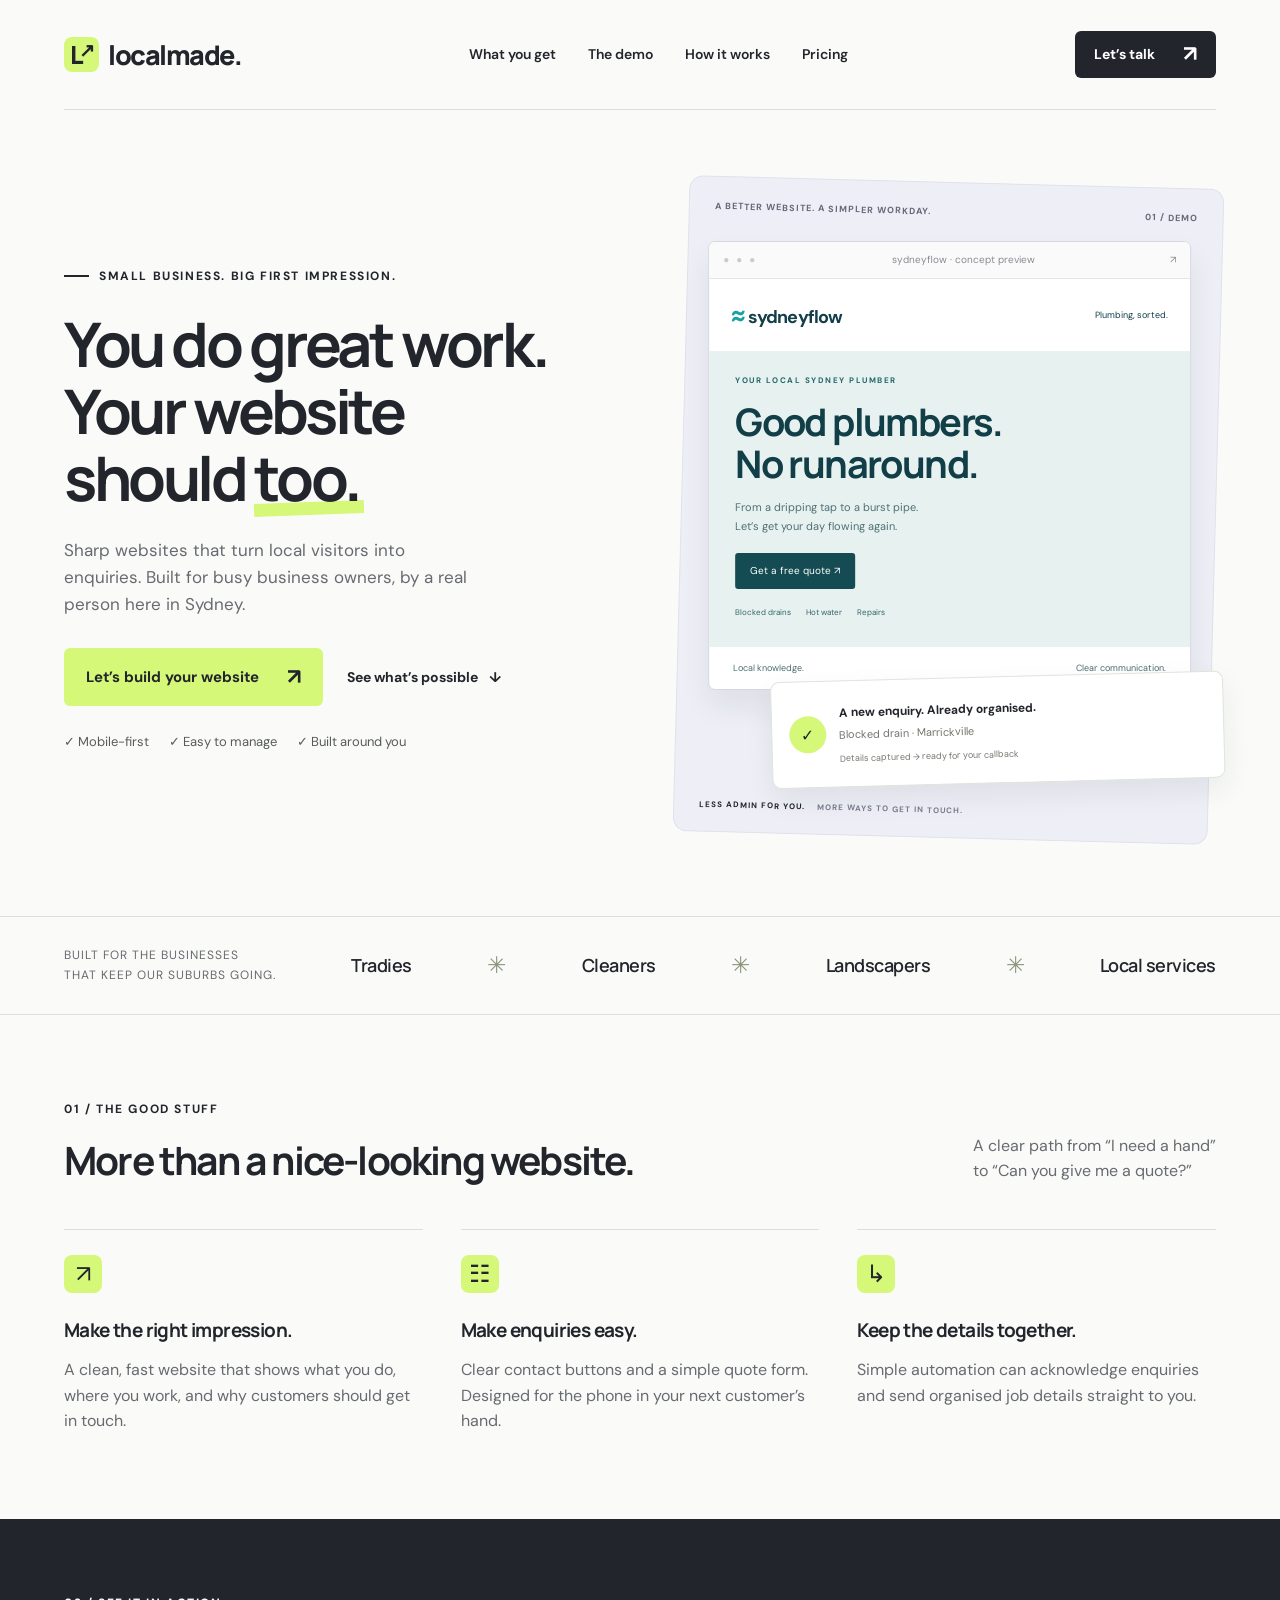
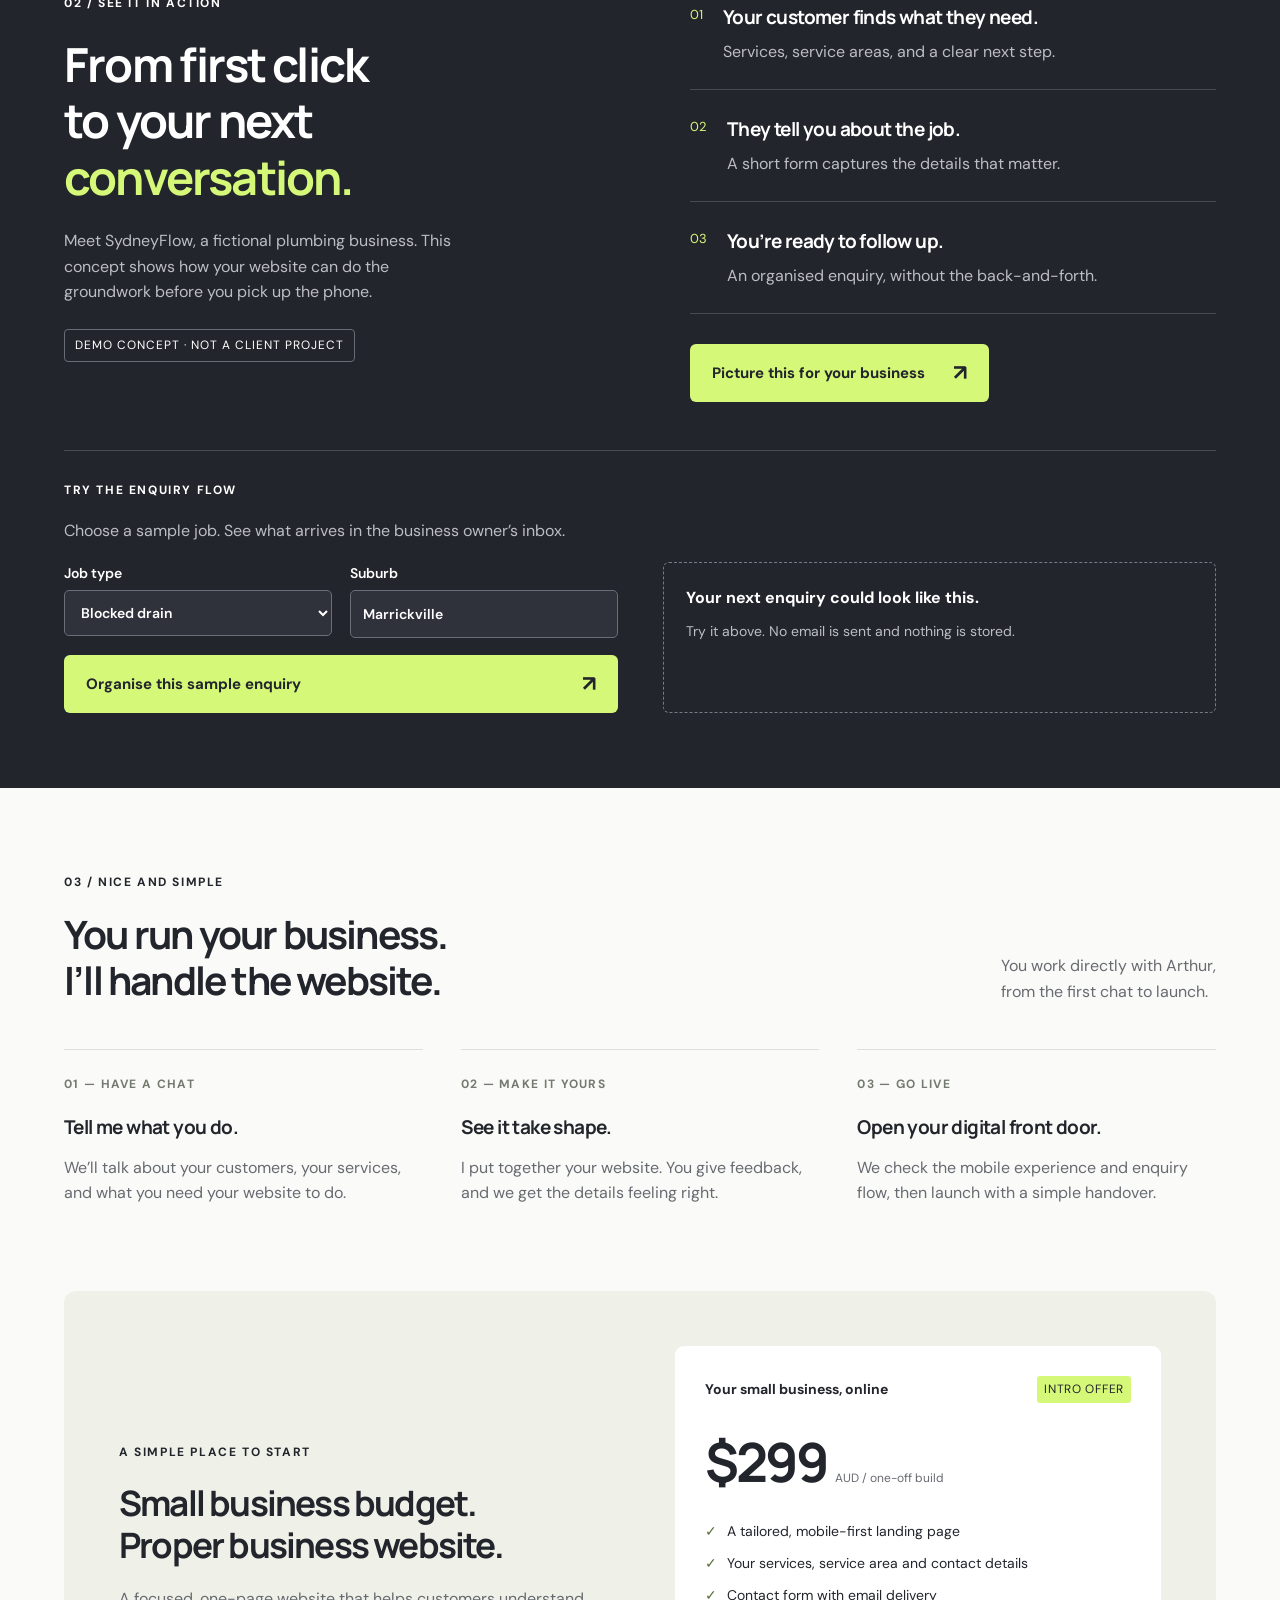
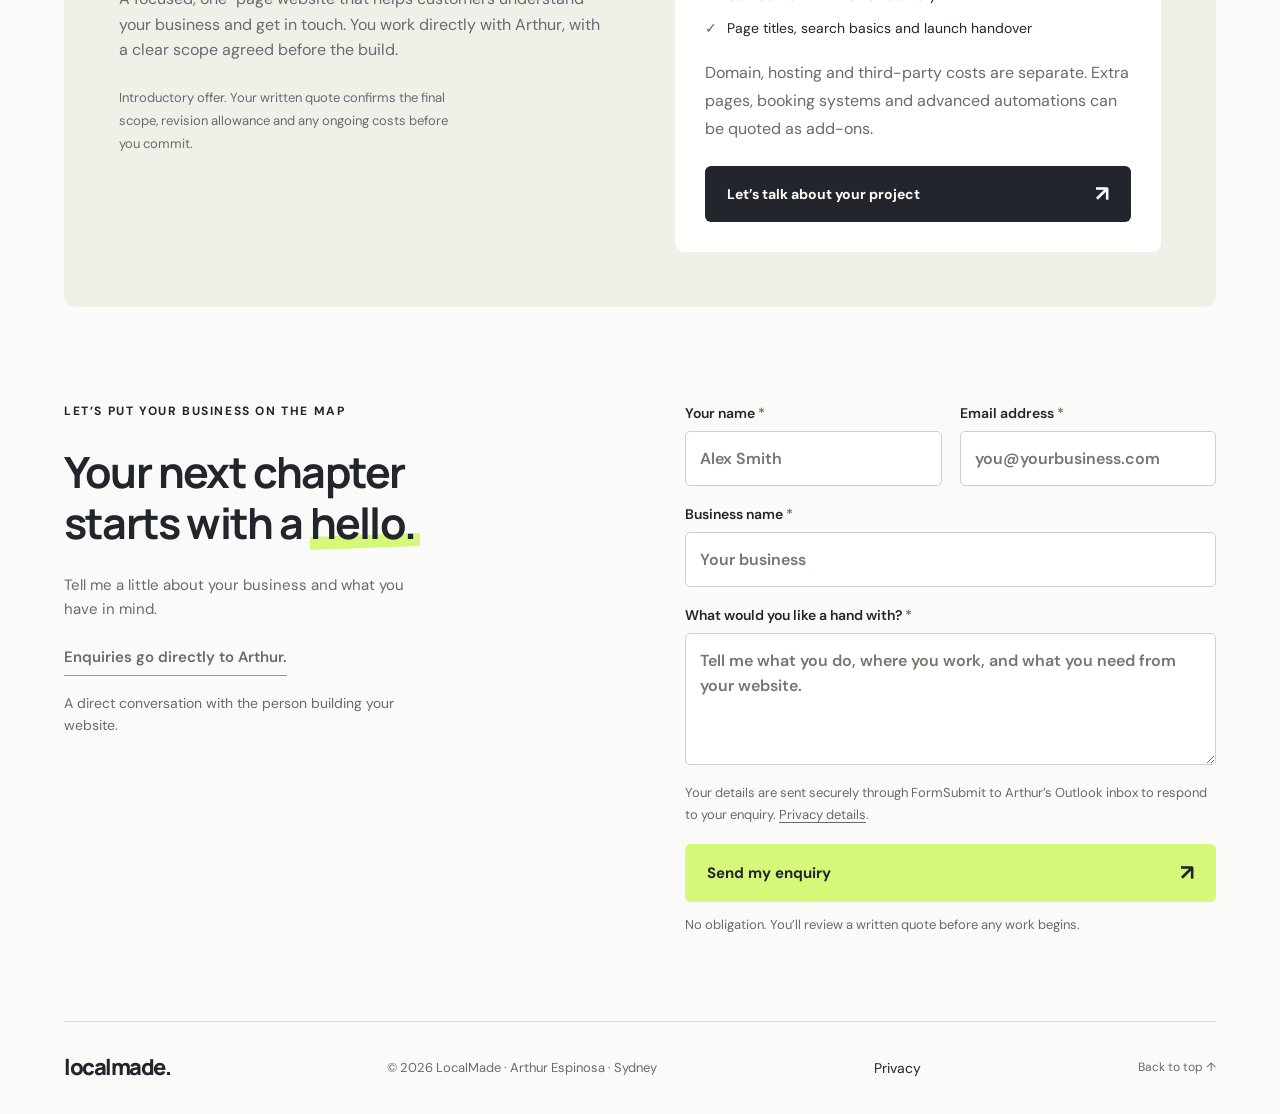
==== index.html @ a2333fbf "Launch LocalMade website with $299 offer and live enquiries" ====
<!doctype html>
<html lang="en-AU"><head><meta charset="UTF-8"><meta name="viewport" content="width=device-width, initial-scale=1"><title>LocalMade — Good business deserves a great website.</title><link rel="canonical" href="https://localmade-arthur-studio.arthurespinosa.chatgpt.site/"><meta name="theme-color" content="#23252c"><meta property="og:title" content="LocalMade — Websites for small businesses"><meta property="og:description" content="Professional websites for Sydney tradies and local businesses. Work directly with Arthur. Introductory website builds from AUD $299."><meta property="og:type" content="website"><meta property="og:url" content="https://localmade-arthur-studio.arthurespinosa.chatgpt.site/"><meta name="description" content="Websites and simple enquiry systems for Sydney tradies and small local businesses. A freelance studio by Arthur."><link rel="icon" type="image/svg+xml" href="data:image/svg+xml,%3Csvg xmlns='http://www.w3.org/2000/svg' viewBox='0 0 40 40'%3E%3Crect width='40' height='40' rx='10' fill='%23d7fc70'/%3E%3Cpath d='M12 10v20h18v-6H18V10z' fill='%23202229'/%3E%3C/svg%3E"><link rel="stylesheet" href="style.css"></head>
<body><a href="#main" class="skip-link">Skip to content</a><header class="nav wrap"><a href="#" class="logo" aria-label="LocalMade home"><span class="mark">L<span>↗</span></span>localmade<span class="dot">.</span></a><button class="menu-toggle" type="button" aria-label="Open navigation" aria-expanded="false" aria-controls="main-nav">Menu <span aria-hidden="true">☰</span></button><nav id="main-nav" aria-label="Main navigation"><a href="#offer">What you get</a><a href="#work">The demo</a><a href="#process">How it works</a><a href="#pricing">Pricing</a></nav><a class="button small dark" href="#contact">Let’s talk <span>↗</span></a></header>
<main id="main"><section class="hero wrap"><div class="hero-copy"><div class="eyebrow"><span class="line"></span> SMALL BUSINESS. BIG FIRST IMPRESSION.</div><h1>You do great work.<br>Your website<br>should <em>too.</em></h1><p>Sharp websites that turn local visitors into enquiries. Built for busy business owners, by a real person here in Sydney.</p><div class="hero-actions"><a href="#contact" class="button lime">Let’s build your website <span>↗</span></a><a href="#work" class="text-link">See what’s possible <span>↓</span></a></div><div class="hero-note"><span>✓ Mobile-first</span><span>✓ Easy to manage</span><span>✓ Built around you</span></div></div>
<div class="showcase" aria-label="Illustrative website and enquiry system"><div class="showcase-label"><span>A BETTER WEBSITE. A SIMPLER WORKDAY.</span><span>01 / DEMO</span></div><div class="browser"><div class="browser-bar"><span class="lights">● ● ●</span><span>sydneyflow · concept preview</span><span>↗</span></div><div class="demo-nav"><b><span class="water">≈</span> sydneyflow</b><span>Plumbing, sorted.</span></div><div class="demo-content"><div class="demo-tag">YOUR LOCAL SYDNEY PLUMBER</div><h2>Good plumbers.<br>No runaround.</h2><p>From a dripping tap to a burst pipe.<br>Let’s get your day flowing again.</p><a href="#work" class="demo-button">Get a free quote ↗</a><div class="demo-services"><span>Blocked drains</span><span>Hot water</span><span>Repairs</span></div></div><div class="demo-bottom"><span>Local knowledge.</span><span>Clear communication.</span></div></div><div class="lead-card"><div class="check-icon">✓</div><div><b>A new enquiry. Already organised.</b><p>Blocked drain · Marrickville</p><span>Details captured → ready for your callback</span></div></div><div class="showcase-footer">LESS ADMIN FOR YOU. <span>MORE WAYS TO GET IN TOUCH.</span></div></div></section>
<div class="audience"><div class="wrap"><span>BUILT FOR THE BUSINESSES<br>THAT KEEP OUR SUBURBS GOING.</span><div>Tradies</div><i>✳</i><div>Cleaners</div><i>✳</i><div>Landscapers</div><i>✳</i><div>Local services</div></div></div>
<section id="offer" class="section wrap"><div class="section-top"><div><div class="eyebrow">01 / THE GOOD STUFF</div><h2>More than a nice-looking website.</h2></div><p>A clear path from “I need a hand”<br>to “Can you give me a quote?”</p></div><div class="benefits"><article><span class="feature-icon">↗</span><h3>Make the right impression.</h3><p>A clean, fast website that shows what you do, where you work, and why customers should get in touch.</p></article><article><span class="feature-icon">☷</span><h3>Make enquiries easy.</h3><p>Clear contact buttons and a simple quote form. Designed for the phone in your next customer’s hand.</p></article><article><span class="feature-icon">↳</span><h3>Keep the details together.</h3><p>Simple automation can acknowledge enquiries and send organised job details straight to you.</p></article></div></section>
<section id="work" class="work-section"><div class="wrap work-grid"><div><div class="eyebrow">02 / SEE IT IN ACTION</div><h2>From first click<br>to your next<br><em>conversation.</em></h2><p>Meet SydneyFlow, a fictional plumbing business. This concept shows how your website can do the groundwork before you pick up the phone.</p><span class="pill">DEMO CONCEPT · NOT A CLIENT PROJECT</span></div><div class="journey"><div><span class="step-number">01</span><div><h3>Your customer finds what they need.</h3><p>Services, service areas, and a clear next step.</p></div></div><div><span class="step-number">02</span><div><h3>They tell you about the job.</h3><p>A short form captures the details that matter.</p></div></div><div><span class="step-number">03</span><div><h3>You’re ready to follow up.</h3><p>An organised enquiry, without the back-and-forth.</p></div></div><a class="button lime" href="#contact">Picture this for your business <span>↗</span></a></div></div></section>
<section id="process" class="section wrap"><div class="section-top"><div><div class="eyebrow">03 / NICE AND SIMPLE</div><h2>You run your business.<br>I’ll handle the website.</h2></div><p>You work directly with Arthur,<br>from the first chat to launch.</p></div><div class="process"><article><span>01 — HAVE A CHAT</span><h3>Tell me what you do.</h3><p>We’ll talk about your customers, your services, and what you need your website to do.</p></article><article><span>02 — MAKE IT YOURS</span><h3>See it take shape.</h3><p>I put together your website. You give feedback, and we get the details feeling right.</p></article><article><span>03 — GO LIVE</span><h3>Open your digital front door.</h3><p>We check the mobile experience and enquiry flow, then launch with a simple handover.</p></article></div></section>
<section class="wrap pricing" id="pricing"><div><div class="eyebrow">A SIMPLE PLACE TO START</div><h2>Small business budget.<br>Proper business website.</h2><p>A focused, one-page website that helps customers understand your business and get in touch. You work directly with Arthur, with a clear scope agreed before the build.</p><p class="price-note">Introductory offer. Your written quote confirms the final scope, revision allowance and any ongoing costs before you commit.</p></div><div class="price-card"><div class="price-top"><b>Your small business, online</b><span>INTRO OFFER</span></div><div class="price">$299 <span>AUD / one-off build</span></div><ul><li>A tailored, mobile-first landing page</li><li>Your services, service area and contact details</li><li>Contact form with email delivery</li><li>Page titles, search basics and launch handover</li></ul><p>Domain, hosting and third-party costs are separate. Extra pages, booking systems and advanced automations can be quoted as add-ons.</p><a href="#contact" class="button dark">Let’s talk about your project <span>↗</span></a></div></section>
<section id="contact" class="section wrap contact"><div><div class="eyebrow">LET’S PUT YOUR BUSINESS ON THE MAP</div><h2>Your next chapter<br>starts with a <em>hello.</em></h2><p>Tell me a little about your business and what you have in mind.</p><p class="contact-email">Enquiries go directly to Arthur.</p><p class="contact-small">A direct conversation with the person building your website.</p></div><form id="enquiry" action="https://formsubmit.co/bc0cf21b7b06923413ce9dccccace8c5" method="POST">
<input type="hidden" name="_subject" value="New LocalMade website enquiry"><input type="hidden" name="_template" value="table"><input type="hidden" name="_captcha" value="true"><input type="hidden" name="_url" value="https://localmade-arthur-studio.arthurespinosa.chatgpt.site/"><input type="hidden" name="_next" value="https://localmade-arthur-studio.arthurespinosa.chatgpt.site/thank-you.html"><input type="hidden" name="_autoresponse" value="Thanks for getting in touch with LocalMade. Arthur has received your website enquiry and will reply to discuss your project. This is an automatic acknowledgement."><div class="honeypot" aria-hidden="true"><label>Leave this field empty<input type="text" name="_honey" tabindex="-1" autocomplete="off"></label></div>
<div class="form-row"><label>Your name <span class="required">*</span><input required name="name" autocomplete="name" maxlength="100" placeholder="Alex Smith"></label><label>Email address <span class="required">*</span><input required type="email" name="email" autocomplete="email" maxlength="254" placeholder="you@yourbusiness.com"></label></div>
<label>Business name <span class="required">*</span><input required name="business" autocomplete="organization" maxlength="160" placeholder="Your business"></label>
<label>What would you like a hand with? <span class="required">*</span><textarea required name="message" rows="4" minlength="10" maxlength="4000" placeholder="Tell me what you do, where you work, and what you need from your website."></textarea></label>
<p class="form-privacy">Your details are sent securely through FormSubmit to Arthur’s Outlook inbox to respond to your enquiry. <a href="./privacy.html">Privacy details</a>.</p><button type="submit" class="button lime">Send my enquiry <span aria-hidden="true">↗</span></button><p id="form-status">No obligation. You’ll review a written quote before any work begins.</p><noscript><p>This form works without JavaScript.</p></noscript></form></section></main>
<footer class="wrap"><a href="#" class="logo">localmade.</a><span>© 2026 LocalMade · Arthur Espinosa · Sydney</span><a href="./privacy.html">Privacy</a><a href="#">Back to top ↑</a></footer><script src="script.js"></script></body></html>
---- style.css ----
@import url('https://fonts.googleapis.com/css2?family=DM+Sans:wght@400;500;600;700&family=Manrope:wght@400;500;600;700;800&display=swap');
:root{--ink:#23252c;--lime:#d5f879;--paper:#fafbf8;--muted:#676a70;--line:#dde0d8}*{box-sizing:border-box}html{scroll-behavior:smooth;scroll-padding-top:30px}body{margin:0;background:var(--paper);color:var(--ink);font-family:'DM Sans',Arial,sans-serif;font-size:16px;line-height:1.6}a{color:inherit;text-decoration:none}button,input,textarea{font:inherit}a:focus-visible,button:focus-visible{outline:3px solid #6e4be5;outline-offset:5px}.wrap{width:min(1240px,90%);margin:auto}.nav{height:110px;display:flex;align-items:center;justify-content:space-between;border-bottom:1px solid var(--line)}.logo{font-family:Manrope,Arial,sans-serif;font-weight:800;font-size:27px;letter-spacing:-1.5px;display:flex;align-items:center;gap:9px}.dot{margin-left:-9px}.mark{display:inline-flex;background:var(--lime);width:35px;height:35px;align-items:center;justify-content:center;font-size:25px;border-radius:8px;position:relative}.mark span{font-size:19px;margin-left:-3px;margin-top:-8px}nav{display:flex;gap:32px;font-size:14px;font-weight:600}nav a:hover,.text-link:hover{text-decoration:underline;text-underline-offset:5px}.button{display:inline-flex;align-items:center;justify-content:space-between;gap:28px;padding:17px 22px;border:0;border-radius:6px;font-weight:700;font-size:15px;cursor:pointer;transition:transform .2s,box-shadow .2s}.button:hover{transform:translateY(-3px);box-shadow:0 7px 18px #23252c15}.button span{font-size:22px;line-height:1}.small{padding:12px 19px;font-size:14px}.dark{background:var(--ink);color:white}.lime{background:var(--lime);color:var(--ink)}.hero{padding-top:72px;padding-bottom:78px;display:grid;grid-template-columns:1.05fr 1fr;gap:55px;align-items:center}.eyebrow{font-size:12px;letter-spacing:1.6px;font-weight:700;display:flex;align-items:center;gap:10px}.line{display:inline-block;width:25px;height:2px;background:var(--ink)}h1,h2,h3,p{margin:0}h1,h2,h3{font-family:Manrope,Arial,sans-serif}h1{font-size:clamp(44px,4.8vw,67px);line-height:1.09;letter-spacing:-3.8px;margin:25px 0}em{font-style:normal;position:relative;z-index:0;white-space:nowrap}em:after{content:'';position:absolute;bottom:4px;height:13px;left:0;right:-5px;background:var(--lime);z-index:-1;transform:rotate(-2deg)}.hero-copy>p{font-size:17px;color:var(--muted);max-width:420px}.hero-actions{display:flex;gap:24px;align-items:center;margin-top:30px}.text-link{font-size:14px;font-weight:700}.text-link span{padding-left:8px}.hero-note{display:flex;gap:20px;font-size:12px;margin-top:26px;color:#575c54}.showcase{background:#edeef6;border:1px solid #e0e1eb;border-radius:14px;padding:22px 25px 20px;position:relative;min-height:473px;transform:rotate(1.5deg)}.showcase-label{display:flex;justify-content:space-between;font-size:9px;font-weight:700;letter-spacing:1px;margin-bottom:22px;color:#656877}.browser{background:#fff;box-shadow:0 16px 30px #23252c12;border-radius:7px;overflow:hidden;transform:rotate(-1.5deg);border:1px solid #d6d8df}.browser-bar{display:flex;justify-content:space-between;align-items:center;background:#fafafa;padding:10px 14px;font-size:10px;color:#898b92;border-bottom:1px solid #e4e5e8}.lights{color:#c9cbd0;letter-spacing:2px}.demo-nav{display:flex;align-items:center;justify-content:space-between;padding:16px 22px;color:#123f49}.demo-nav b{font-size:18px;letter-spacing:-.8px}.water{color:#16a2a4;font-size:25px}.demo-nav>span{font-size:9px}.demo-content{padding:23px 26px 28px;background:#e6f1f0}.demo-tag{font-size:8px;letter-spacing:1.5px;font-weight:700;color:#24676d}.demo-content h2{font-size:38px;line-height:1.1;letter-spacing:-1.6px;color:#113e47;margin:14px 0}.demo-content p{font-size:11px;line-height:1.7;color:#507075}.demo-button{display:inline-block;padding:10px 15px;background:#154b53;color:white;font-size:10px;border-radius:3px;margin:17px 0}.demo-services{display:flex;gap:15px;font-size:8px;color:#34656a}.demo-bottom{display:flex;justify-content:space-between;padding:14px 24px;font-size:9px;color:#4b6c70}.lead-card{display:flex;gap:13px;align-items:center;position:relative;margin:-15px -40px 0 70px;padding:17px;background:white;border:1px solid #e1e4d9;border-radius:9px;box-shadow:0 12px 28px #23252c12;transform:rotate(-3deg)}.check-icon{background:var(--lime);width:37px;height:37px;display:grid;place-items:center;border-radius:50%;flex-shrink:0}.lead-card b{font-size:12px}.lead-card p{font-size:11px;color:#72776e;margin-top:2px}.lead-card div>span{font-size:9px;color:#747a70}.showcase-footer{font-size:8px;letter-spacing:1px;margin-top:22px;font-weight:700}.showcase-footer span{color:#7c7e8d;margin-left:9px}.audience{border-block:1px solid var(--line);padding:28px 0}.audience .wrap{display:flex;align-items:center;justify-content:space-between;gap:20px}.audience span{font-size:10px;letter-spacing:1px;line-height:1.7;color:var(--muted)}.audience div div{font-family:Manrope,sans-serif;font-size:18px;font-weight:600;letter-spacing:-.5px}.audience i{font-style:normal;color:#8c957c;font-size:23px}.section{padding:85px 0}.section-top{display:flex;justify-content:space-between;align-items:end;gap:30px;margin-bottom:45px}h2{font-size:39px;line-height:1.2;letter-spacing:-1.8px}.section-top h2{margin-top:18px}.section-top>p{color:var(--muted);font-size:15px}.benefits,.process{display:grid;grid-template-columns:repeat(3,1fr);gap:38px}.benefits article{border-top:1px solid var(--line);padding-top:25px}.feature-icon{width:38px;height:38px;background:#edf0e7;border-radius:8px;display:grid;place-items:center;font-size:24px;margin-bottom:22px}h3{font-size:19px;letter-spacing:-.6px;margin-bottom:12px}.benefits p,.process p{font-size:15px;color:var(--muted)}.work-section{background:var(--ink);color:white;padding:75px 0}.work-grid{display:grid;grid-template-columns:1fr 1fr;gap:100px}.work-grid h2{font-size:47px;margin:23px 0}.work-grid em{color:var(--lime)}.work-grid em:after{display:none}.work-grid p{color:#bcbec5;font-size:15px;max-width:390px}.pill{display:inline-block;font-size:10px;letter-spacing:1px;border:1px solid #686c75;border-radius:4px;padding:6px 10px;margin-top:24px}.journey>div{display:flex;gap:20px;padding:24px 0;border-bottom:1px solid #494b53}.journey>div:first-child{padding-top:8px}.step-number{font-size:13px;color:var(--lime);padding-top:3px}.journey h3{font-size:19px;margin-bottom:7px}.journey .button{margin-top:30px}.process article{border-top:1px solid var(--line);padding-top:25px}.process article>span{display:block;font-size:11px;font-weight:700;letter-spacing:1.3px;color:#757a70;margin-bottom:18px}.pricing{display:grid;grid-template-columns:1fr 1fr;gap:70px;background:#eff1e9;padding:55px;border-radius:12px;align-items:center}.pricing h2{margin:20px 0;font-size:35px}.pricing p{font-size:15px;color:var(--muted)}.pricing .price-note{font-size:12px;margin-top:24px;max-width:330px}.price-card{padding:30px;background:white;border-radius:9px}.price-top{display:flex;justify-content:space-between;gap:12px;align-items:center}.price-top b{font-size:14px}.price-top>span{font-size:9px;letter-spacing:.7px;background:var(--lime);padding:4px 7px;border-radius:3px;white-space:nowrap}.price{font-family:Manrope,sans-serif;font-size:54px;font-weight:700;letter-spacing:-3px;margin:15px 0}.price>span{font-family:'DM Sans',sans-serif;font-weight:400;font-size:12px;letter-spacing:0;color:var(--muted)}ul{list-style:none;padding:0;margin:0 0 20px}li{font-size:14px;margin:10px 0}li:before{content:'✓';margin-right:10px;color:#526c30}.price-card>p{font-size:12px}.price-card .button{width:100%;margin-top:23px;font-size:14px}.contact{display:grid;grid-template-columns:1fr 1fr;gap:90px;padding-top:95px}.contact h2{margin:24px 0;font-size:43px}.contact p{color:var(--muted);font-size:15px;max-width:350px}.contact .pill{color:#70776b;border-color:#cbd1c2}.form-row{display:grid;grid-template-columns:1fr 1fr;gap:18px}label{display:block;font-size:13px;font-weight:600;margin-bottom:17px}input,textarea{display:block;width:100%;background:transparent;border:1px solid #cdd1c7;border-radius:5px;padding:12px;margin-top:6px;font-size:14px;resize:vertical}input:focus,textarea:focus{outline:2px solid #8dad4c;outline-offset:2px}form .button{width:100%}form #form-status{font-size:12px;margin-top:12px;max-width:none}footer{border-top:1px solid var(--line);padding:28px 0;display:flex;justify-content:space-between;align-items:center;gap:20px}footer .logo{font-size:22px}footer>span,footer>a:last-child{font-size:12px;color:var(--muted)}@media(min-width:1600px){.hero{padding-block:95px}}@media(max-width:1050px){.hero{gap:30px}h1{font-size:50px}.hero-actions{align-items:start;flex-direction:column;gap:16px}.showcase{padding:18px}.lead-card{margin-right:-25px;margin-left:25px}.hero-note{gap:12px;font-size:10px}.work-grid{gap:55px}.pricing{gap:30px;padding:35px}.contact{gap:45px}.audience div div{font-size:15px}.showcase-label{font-size:8px}}@media(max-width:760px){.nav{height:85px}.logo{font-size:24px}nav{display:none}.nav .button{font-size:12px;padding:11px 14px}.hero{grid-template-columns:1fr;padding:44px 0 45px;gap:43px}h1{font-size:54px;letter-spacing:-3px}.hero-copy>p{font-size:16px;max-width:500px}.hero-actions{flex-direction:row;align-items:center;gap:20px}.hero-actions .button{font-size:13px;padding:15px;gap:12px}.text-link{font-size:12px}.hero-note{font-size:11px;gap:20px}.showcase{max-width:500px;width:96%;margin:auto;min-height:0}.lead-card{margin-right:-16px}.showcase-label{font-size:8px}.demo-content h2{font-size:36px}.audience .wrap{flex-wrap:wrap;justify-content:center;gap:12px 20px}.audience span{flex-basis:100%;text-align:center;margin-bottom:8px}.audience span br{display:none}.audience div div{font-size:13px}.audience i{font-size:17px}.section{padding:55px 0}.section-top{display:block;margin-bottom:32px}.section-top>p{margin-top:20px}.section-top>p br{display:none}h2{font-size:32px}.benefits,.process{grid-template-columns:1fr;gap:28px}.benefits article{display:grid;grid-template-columns:42px 1fr;gap:0 17px}.feature-icon{grid-row:span 2}.benefits h3{font-size:19px}.work-section{padding:50px 0}.work-grid{grid-template-columns:1fr;gap:28px}.work-grid h2{font-size:40px}.work-grid p{max-width:100%}.journey h3{font-size:18px}.pricing{grid-template-columns:1fr;padding:25px;gap:30px}.pricing h2{font-size:31px}.price-card{padding:22px}.price-top{align-items:start}.price-top b{font-size:12px}.price{font-size:49px}.contact{grid-template-columns:1fr;gap:30px}.contact h2{font-size:37px}.form-row{grid-template-columns:1fr;gap:0}footer{flex-wrap:wrap;padding:25px 0}footer>span{order:3;flex-basis:100%;font-size:11px}.eyebrow{font-size:10px;letter-spacing:1.1px}}@media(prefers-reduced-motion:reduce){html{scroll-behavior:auto}.button{transition:none}}
.interactive-demo{grid-column:1/-1;border-top:1px solid #494b53;padding-top:30px;display:grid;grid-template-columns:1fr 1fr;gap:18px 45px}.interactive-demo>.eyebrow,.interactive-demo>p{grid-column:1/-1}.interactive-demo>p{max-width:none}.demo-fields{display:grid;grid-template-columns:1fr 1fr;gap:18px}.demo-fields input,.demo-fields select{display:block;width:100%;font:inherit;font-size:14px;background:#30323b;color:white;border:1px solid #6b6e79;border-radius:5px;padding:12px;margin-top:6px}.interactive-demo .button{width:100%}.demo-result{border:1px dashed #777b85;border-radius:6px;padding:22px;align-self:stretch}.demo-result b{font-size:16px}.demo-result p{margin-top:10px;font-size:13px}.demo-result.ready{border:1px solid #d5f879;background:#2e3529}.demo-result.ready b{color:#d5f879}@media(max-width:760px){.interactive-demo{grid-template-columns:1fr;gap:18px}.demo-fields{grid-template-columns:1fr}.interactive-demo>.eyebrow,.interactive-demo>p{grid-column:auto}} 

/* Live-site refinements */
.skip-link{position:fixed;left:16px;top:-80px;z-index:100;background:var(--ink);color:white;padding:12px 18px;border-radius:5px}.skip-link:focus{top:14px}.menu-toggle{display:none}.nav{position:relative}.contact-email{display:inline-block;margin-top:24px;border-bottom:1px solid #91988a;padding-bottom:6px;font-weight:600;overflow-wrap:anywhere}.contact .contact-small{font-size:14px;margin-top:16px}.contact .form-privacy{font-size:13px;max-width:none;line-height:1.7;margin-bottom:18px}.form-privacy a{text-decoration:underline;text-underline-offset:3px}.honeypot{display:none}.required{color:#697460}label{font-size:14px}input,textarea{font-size:16px;background:white;padding:14px}input::placeholder,textarea::placeholder{color:#74776f;opacity:1}form #form-status{font-size:13px;line-height:1.7}.price-card>p,.pricing .price-note{font-size:13px;line-height:1.75}.price-top>span,.pill{font-size:12px}.hero-note{font-size:13px}.benefits p,.process p,.work-grid p,.pricing p,.section-top>p{font-size:16px}.audience span{font-size:12px}.process article>span{font-size:12px}.feature-icon{background:var(--lime)}footer>a{font-size:14px}footer>span{font-size:13px}.work-grid{row-gap:48px}.demo-result p{font-size:14px}.interactive-demo>p{font-size:16px}h1{letter-spacing:-.055em}.hero .showcase{transition:transform .3s}.showcase:hover{transform:rotate(0)}@media(max-width:1050px){nav{gap:18px}}@media(max-width:760px){.menu-toggle{display:inline-flex;align-items:center;gap:9px;background:none;border:1px solid var(--line);border-radius:5px;padding:8px 11px;font-size:14px}.nav{gap:12px}.nav>.small{display:none}.nav nav.is-open{display:flex;position:absolute;left:0;right:0;top:74px;z-index:20;background:white;padding:22px;box-shadow:0 12px 22px #23252c15;border:1px solid var(--line);border-radius:8px;flex-direction:column;gap:18px;font-size:16px}.hero-note{font-size:12px;gap:12px;flex-wrap:wrap}.hero-actions{flex-wrap:wrap}.hero-actions .button{font-size:14px}.eyebrow{font-size:12px;letter-spacing:.08em}.audience div div{font-size:14px}.price-top{flex-direction:column;gap:9px}.price-top b{font-size:16px}.price>span{font-size:14px}.price-card .button{gap:15px}.contact-email{font-size:14px}.pricing{width:90%}footer{font-size:14px}footer>span{font-size:12px}}@media(max-width:360px){h1{font-size:45px}.hero-actions{align-items:flex-start;flex-direction:column}.lead-card{margin-left:0}.demo-content h2{font-size:30px}}@media(prefers-reduced-motion:reduce){.hero .showcase{transition:none}}
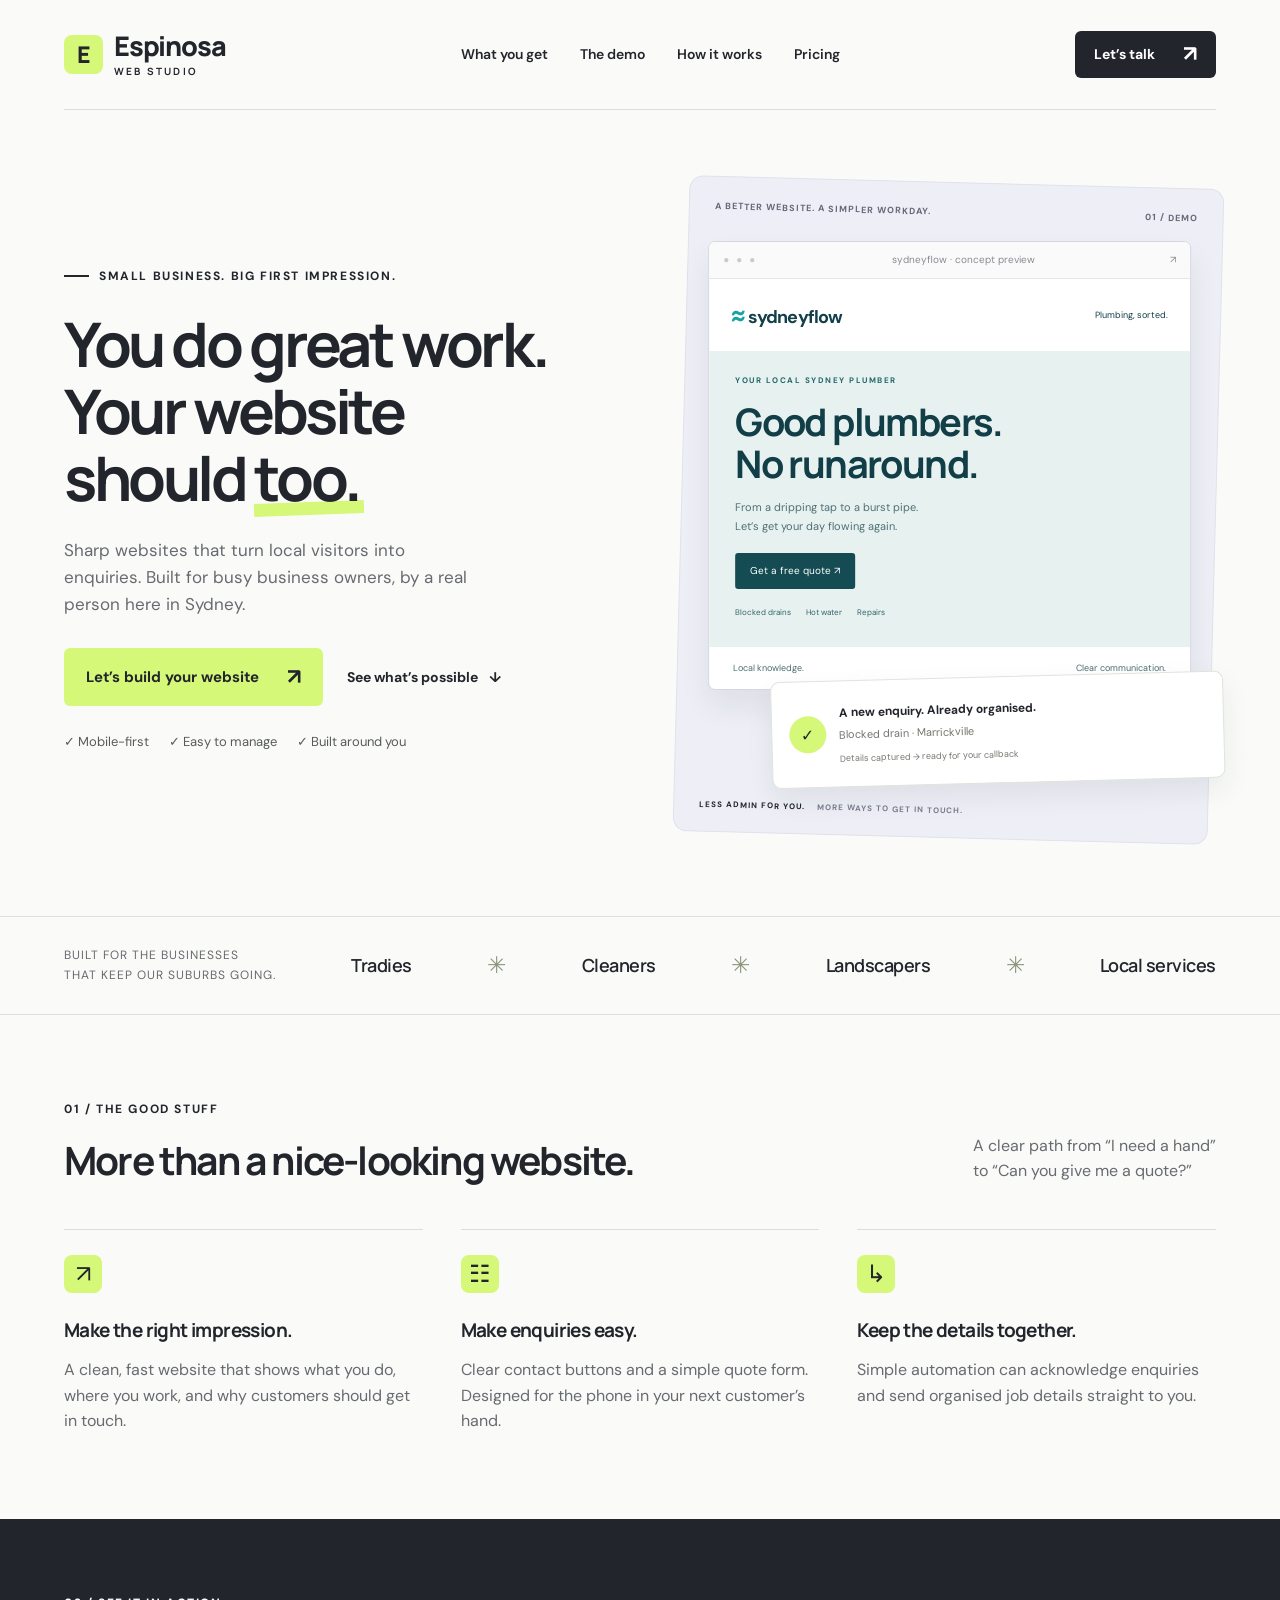
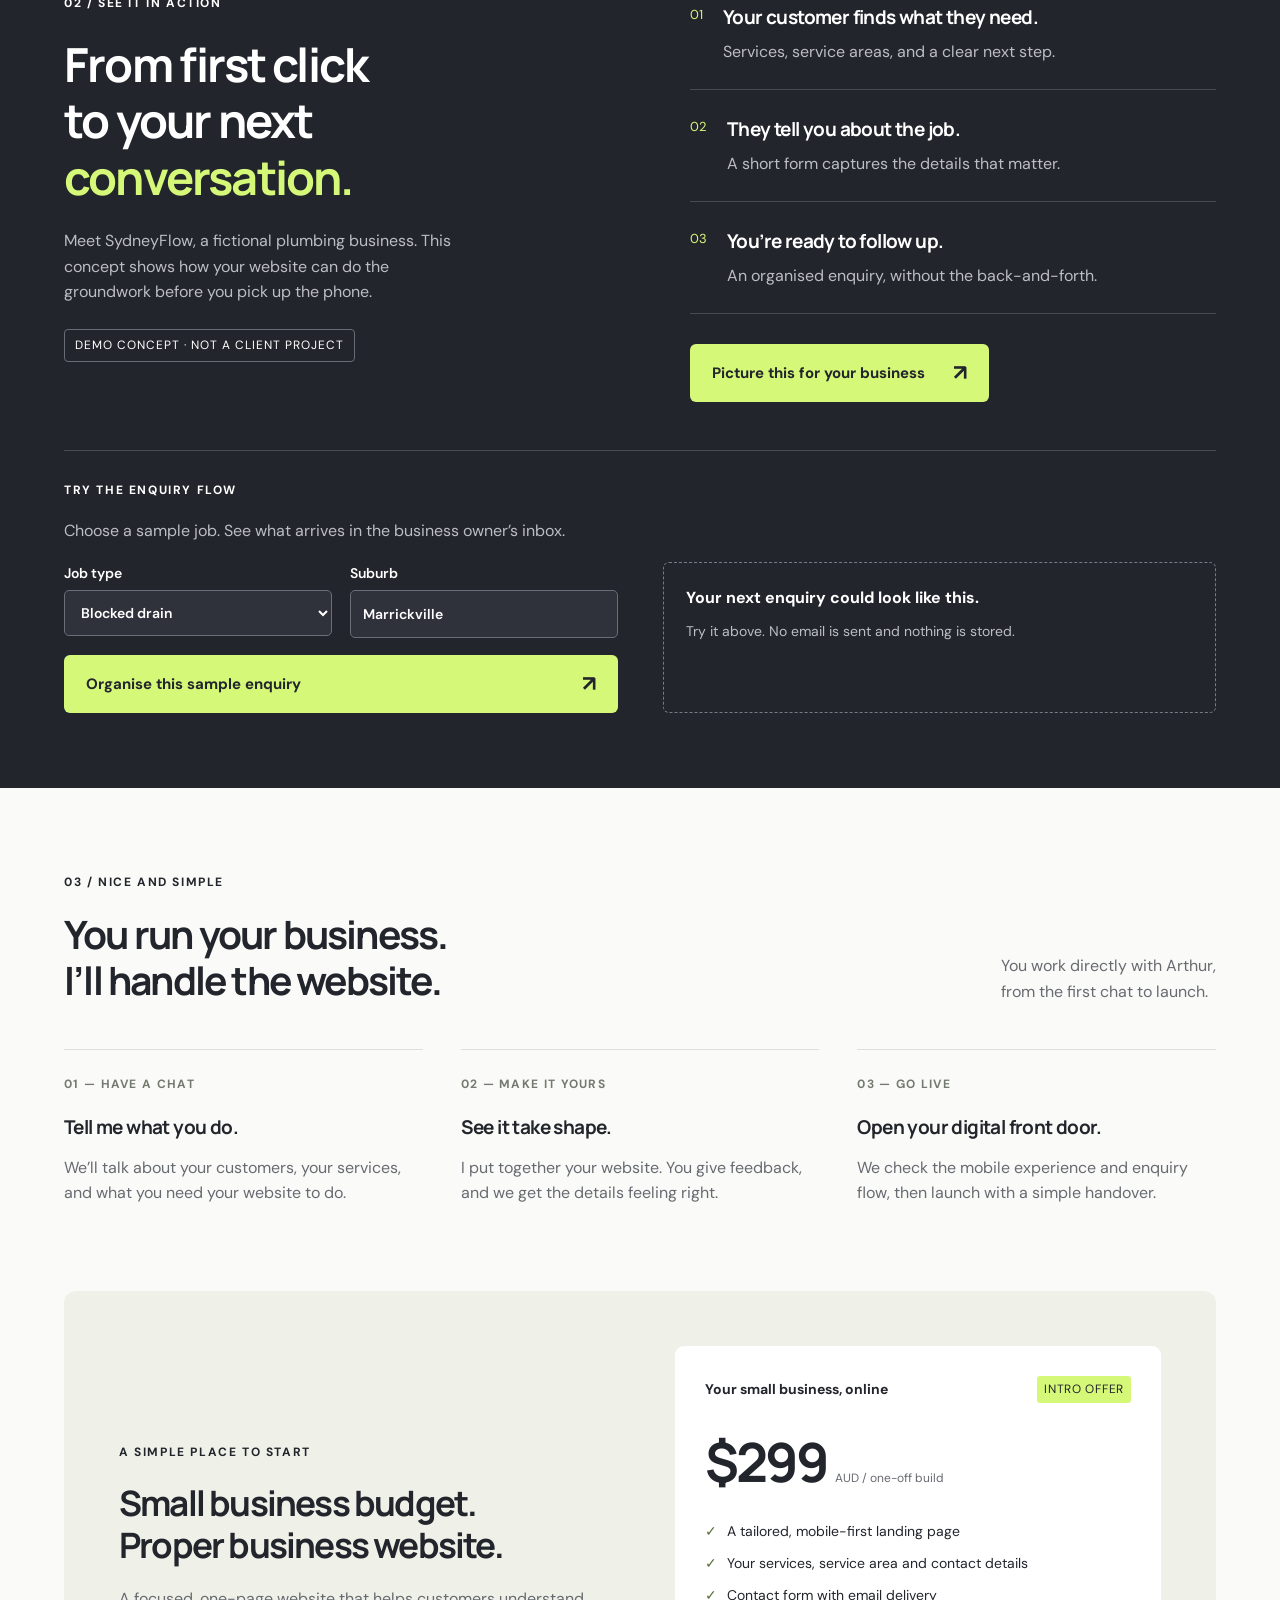
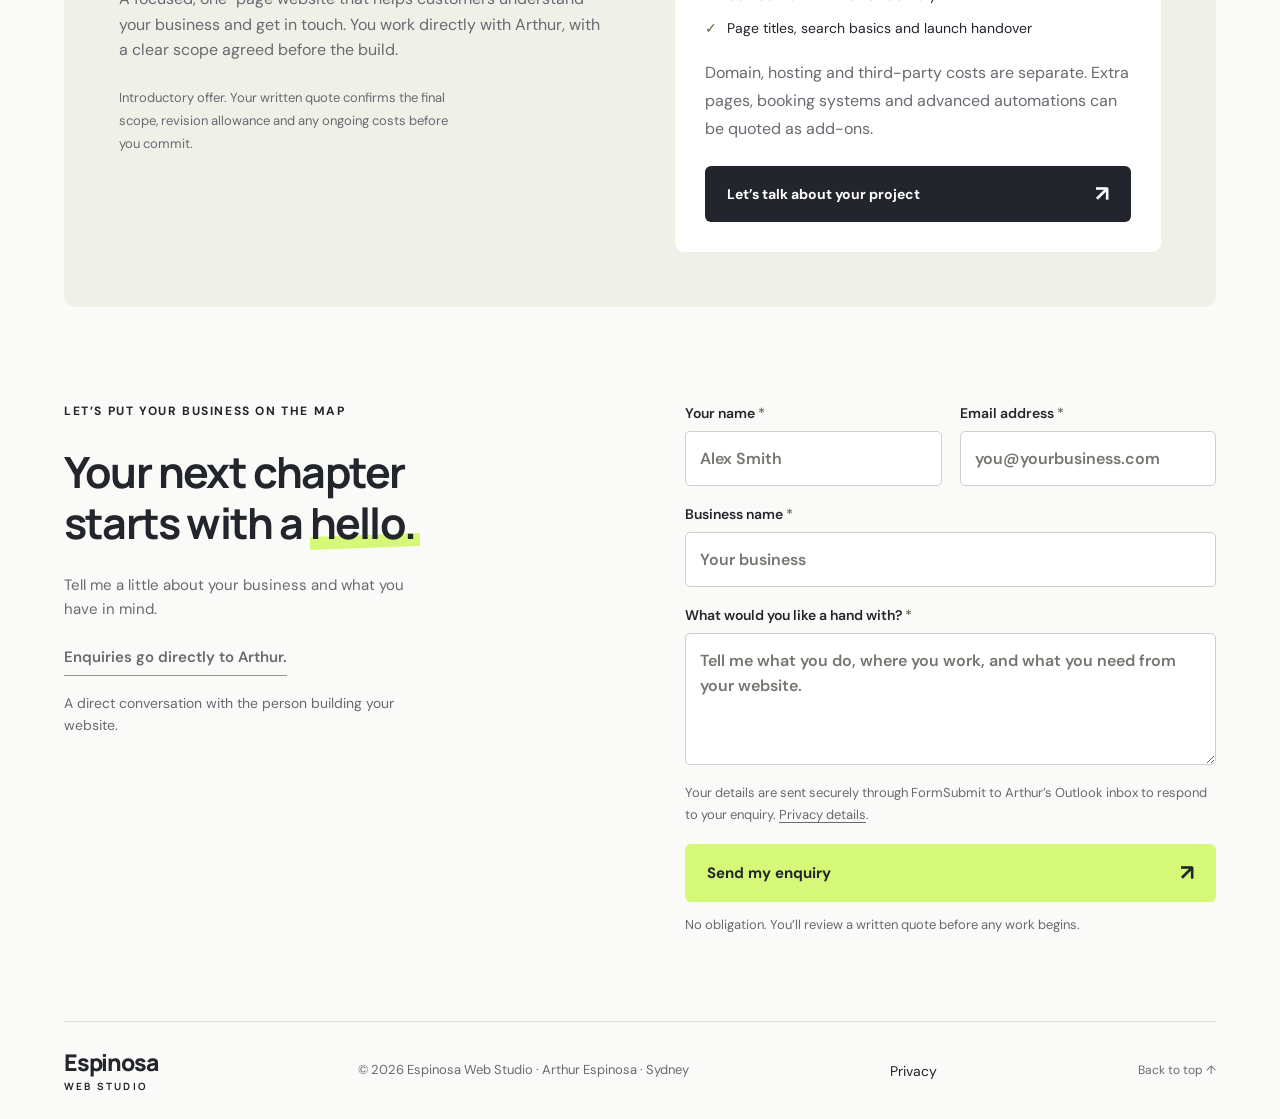
==== commit 407a6726: "Host on GitHub Pages and rename to Espinosa Web Studio" ====
--- a/index.html
+++ b/index.html
@@ -1,6 +1,6 @@
 <!doctype html>
-<html lang="en-AU"><head><meta charset="UTF-8"><meta name="viewport" content="width=device-width, initial-scale=1"><title>LocalMade — Good business deserves a great website.</title><link rel="canonical" href="https://localmade-arthur-studio.arthurespinosa.chatgpt.site/"><meta name="theme-color" content="#23252c"><meta property="og:title" content="LocalMade — Websites for small businesses"><meta property="og:description" content="Professional websites for Sydney tradies and local businesses. Work directly with Arthur. Introductory website builds from AUD $299."><meta property="og:type" content="website"><meta property="og:url" content="https://localmade-arthur-studio.arthurespinosa.chatgpt.site/"><meta name="description" content="Websites and simple enquiry systems for Sydney tradies and small local businesses. A freelance studio by Arthur."><link rel="icon" type="image/svg+xml" href="data:image/svg+xml,%3Csvg xmlns='http://www.w3.org/2000/svg' viewBox='0 0 40 40'%3E%3Crect width='40' height='40' rx='10' fill='%23d7fc70'/%3E%3Cpath d='M12 10v20h18v-6H18V10z' fill='%23202229'/%3E%3C/svg%3E"><link rel="stylesheet" href="style.css"></head>
-<body><a href="#main" class="skip-link">Skip to content</a><header class="nav wrap"><a href="#" class="logo" aria-label="LocalMade home"><span class="mark">L<span>↗</span></span>localmade<span class="dot">.</span></a><button class="menu-toggle" type="button" aria-label="Open navigation" aria-expanded="false" aria-controls="main-nav">Menu <span aria-hidden="true">☰</span></button><nav id="main-nav" aria-label="Main navigation"><a href="#offer">What you get</a><a href="#work">The demo</a><a href="#process">How it works</a><a href="#pricing">Pricing</a></nav><a class="button small dark" href="#contact">Let’s talk <span>↗</span></a></header>
+<html lang="en-AU"><head><meta charset="UTF-8"><meta name="viewport" content="width=device-width, initial-scale=1"><title>Espinosa Web Studio — Good business deserves a great website.</title><link rel="canonical" href="https://arthurespinosajr.github.io/Website-consultancy/"><meta name="theme-color" content="#23252c"><meta property="og:title" content="Espinosa Web Studio — Websites for small businesses"><meta property="og:description" content="Professional websites for Sydney tradies and local businesses. Work directly with Arthur. Introductory website builds from AUD $299."><meta property="og:type" content="website"><meta property="og:url" content="https://arthurespinosajr.github.io/Website-consultancy/"><meta name="description" content="Websites and simple enquiry systems for Sydney tradies and small local businesses. A freelance studio by Arthur."><link rel="icon" type="image/svg+xml" href="data:image/svg+xml,%3Csvg xmlns='http://www.w3.org/2000/svg' viewBox='0 0 40 40'%3E%3Crect width='40' height='40' rx='10' fill='%23d7fc70'/%3E%3Cpath d='M11 9h20v5H17v4h11v5H17v4h14v5H11z' fill='%23202229'/%3E%3C/svg%3E"><link rel="stylesheet" href="style.css"></head>
+<body><a href="#main" class="skip-link">Skip to content</a><header class="nav wrap"><a href="#" class="logo" aria-label="Espinosa Web Studio home"><span class="mark" aria-hidden="true">E</span><span class="brand-word">Espinosa<span>WEB STUDIO</span></span></a><button class="menu-toggle" type="button" aria-label="Open navigation" aria-expanded="false" aria-controls="main-nav">Menu <span aria-hidden="true">☰</span></button><nav id="main-nav" aria-label="Main navigation"><a href="#offer">What you get</a><a href="#work">The demo</a><a href="#process">How it works</a><a href="#pricing">Pricing</a></nav><a class="button small dark" href="#contact">Let’s talk <span>↗</span></a></header>
 <main id="main"><section class="hero wrap"><div class="hero-copy"><div class="eyebrow"><span class="line"></span> SMALL BUSINESS. BIG FIRST IMPRESSION.</div><h1>You do great work.<br>Your website<br>should <em>too.</em></h1><p>Sharp websites that turn local visitors into enquiries. Built for busy business owners, by a real person here in Sydney.</p><div class="hero-actions"><a href="#contact" class="button lime">Let’s build your website <span>↗</span></a><a href="#work" class="text-link">See what’s possible <span>↓</span></a></div><div class="hero-note"><span>✓ Mobile-first</span><span>✓ Easy to manage</span><span>✓ Built around you</span></div></div>
 <div class="showcase" aria-label="Illustrative website and enquiry system"><div class="showcase-label"><span>A BETTER WEBSITE. A SIMPLER WORKDAY.</span><span>01 / DEMO</span></div><div class="browser"><div class="browser-bar"><span class="lights">● ● ●</span><span>sydneyflow · concept preview</span><span>↗</span></div><div class="demo-nav"><b><span class="water">≈</span> sydneyflow</b><span>Plumbing, sorted.</span></div><div class="demo-content"><div class="demo-tag">YOUR LOCAL SYDNEY PLUMBER</div><h2>Good plumbers.<br>No runaround.</h2><p>From a dripping tap to a burst pipe.<br>Let’s get your day flowing again.</p><a href="#work" class="demo-button">Get a free quote ↗</a><div class="demo-services"><span>Blocked drains</span><span>Hot water</span><span>Repairs</span></div></div><div class="demo-bottom"><span>Local knowledge.</span><span>Clear communication.</span></div></div><div class="lead-card"><div class="check-icon">✓</div><div><b>A new enquiry. Already organised.</b><p>Blocked drain · Marrickville</p><span>Details captured → ready for your callback</span></div></div><div class="showcase-footer">LESS ADMIN FOR YOU. <span>MORE WAYS TO GET IN TOUCH.</span></div></div></section>
 <div class="audience"><div class="wrap"><span>BUILT FOR THE BUSINESSES<br>THAT KEEP OUR SUBURBS GOING.</span><div>Tradies</div><i>✳</i><div>Cleaners</div><i>✳</i><div>Landscapers</div><i>✳</i><div>Local services</div></div></div>
@@ -9,11 +9,12 @@
 <section id="process" class="section wrap"><div class="section-top"><div><div class="eyebrow">03 / NICE AND SIMPLE</div><h2>You run your business.<br>I’ll handle the website.</h2></div><p>You work directly with Arthur,<br>from the first chat to launch.</p></div><div class="process"><article><span>01 — HAVE A CHAT</span><h3>Tell me what you do.</h3><p>We’ll talk about your customers, your services, and what you need your website to do.</p></article><article><span>02 — MAKE IT YOURS</span><h3>See it take shape.</h3><p>I put together your website. You give feedback, and we get the details feeling right.</p></article><article><span>03 — GO LIVE</span><h3>Open your digital front door.</h3><p>We check the mobile experience and enquiry flow, then launch with a simple handover.</p></article></div></section>
 <section class="wrap pricing" id="pricing"><div><div class="eyebrow">A SIMPLE PLACE TO START</div><h2>Small business budget.<br>Proper business website.</h2><p>A focused, one-page website that helps customers understand your business and get in touch. You work directly with Arthur, with a clear scope agreed before the build.</p><p class="price-note">Introductory offer. Your written quote confirms the final scope, revision allowance and any ongoing costs before you commit.</p></div><div class="price-card"><div class="price-top"><b>Your small business, online</b><span>INTRO OFFER</span></div><div class="price">$299 <span>AUD / one-off build</span></div><ul><li>A tailored, mobile-first landing page</li><li>Your services, service area and contact details</li><li>Contact form with email delivery</li><li>Page titles, search basics and launch handover</li></ul><p>Domain, hosting and third-party costs are separate. Extra pages, booking systems and advanced automations can be quoted as add-ons.</p><a href="#contact" class="button dark">Let’s talk about your project <span>↗</span></a></div></section>
 <section id="contact" class="section wrap contact"><div><div class="eyebrow">LET’S PUT YOUR BUSINESS ON THE MAP</div><h2>Your next chapter<br>starts with a <em>hello.</em></h2><p>Tell me a little about your business and what you have in mind.</p><p class="contact-email">Enquiries go directly to Arthur.</p><p class="contact-small">A direct conversation with the person building your website.</p></div><form id="enquiry" action="https://formsubmit.co/bc0cf21b7b06923413ce9dccccace8c5" method="POST">
-<input type="hidden" name="_subject" value="New LocalMade website enquiry"><input type="hidden" name="_template" value="table"><input type="hidden" name="_captcha" value="true"><input type="hidden" name="_url" value="https://localmade-arthur-studio.arthurespinosa.chatgpt.site/"><input type="hidden" name="_next" value="https://localmade-arthur-studio.arthurespinosa.chatgpt.site/thank-you.html"><input type="hidden" name="_autoresponse" value="Thanks for getting in touch with LocalMade. Arthur has received your website enquiry and will reply to discuss your project. This is an automatic acknowledgement."><div class="honeypot" aria-hidden="true"><label>Leave this field empty<input type="text" name="_honey" tabindex="-1" autocomplete="off"></label></div>
+<input type="hidden" name="_subject" value="New Espinosa Web Studio website enquiry"><input type="hidden" name="_template" value="table"><input type="hidden" name="_captcha" value="true"><input type="hidden" name="_url" value="https://arthurespinosajr.github.io/Website-consultancy/"><input type="hidden" name="_next" value="https://arthurespinosajr.github.io/Website-consultancy/thank-you.html"><input type="hidden" name="_autoresponse" value="Thanks for getting in touch with Espinosa Web Studio. Arthur has received your website enquiry and will reply to discuss your project. This is an automatic acknowledgement."><div class="honeypot" aria-hidden="true"><label>Leave this field empty<input type="text" name="_honey" tabindex="-1" autocomplete="off"></label></div>
 <div class="form-row"><label>Your name <span class="required">*</span><input required name="name" autocomplete="name" maxlength="100" placeholder="Alex Smith"></label><label>Email address <span class="required">*</span><input required type="email" name="email" autocomplete="email" maxlength="254" placeholder="you@yourbusiness.com"></label></div>
 <label>Business name <span class="required">*</span><input required name="business" autocomplete="organization" maxlength="160" placeholder="Your business"></label>
 <label>What would you like a hand with? <span class="required">*</span><textarea required name="message" rows="4" minlength="10" maxlength="4000" placeholder="Tell me what you do, where you work, and what you need from your website."></textarea></label>
 <p class="form-privacy">Your details are sent securely through FormSubmit to Arthur’s Outlook inbox to respond to your enquiry. <a href="./privacy.html">Privacy details</a>.</p><button type="submit" class="button lime">Send my enquiry <span aria-hidden="true">↗</span></button><p id="form-status">No obligation. You’ll review a written quote before any work begins.</p><noscript><p>This form works without JavaScript.</p></noscript></form></section></main>
-<footer class="wrap"><a href="#" class="logo">localmade.</a><span>© 2026 LocalMade · Arthur Espinosa · Sydney</span><a href="./privacy.html">Privacy</a><a href="#">Back to top ↑</a></footer><script src="script.js"></script></body></html>
+<footer class="wrap"><a href="#" class="logo"><span class="brand-word">Espinosa<span>WEB STUDIO</span></span></a><span>© 2026 Espinosa Web Studio · Arthur Espinosa · Sydney</span><a href="./privacy.html">Privacy</a><a href="#">Back to top ↑</a></footer><script src="script.js"></script></body></html>
 
 
+
--- a/style.css
+++ b/style.css
@@ -4,3 +4,5 @@
 
 /* Live-site refinements */
 .skip-link{position:fixed;left:16px;top:-80px;z-index:100;background:var(--ink);color:white;padding:12px 18px;border-radius:5px}.skip-link:focus{top:14px}.menu-toggle{display:none}.nav{position:relative}.contact-email{display:inline-block;margin-top:24px;border-bottom:1px solid #91988a;padding-bottom:6px;font-weight:600;overflow-wrap:anywhere}.contact .contact-small{font-size:14px;margin-top:16px}.contact .form-privacy{font-size:13px;max-width:none;line-height:1.7;margin-bottom:18px}.form-privacy a{text-decoration:underline;text-underline-offset:3px}.honeypot{display:none}.required{color:#697460}label{font-size:14px}input,textarea{font-size:16px;background:white;padding:14px}input::placeholder,textarea::placeholder{color:#74776f;opacity:1}form #form-status{font-size:13px;line-height:1.7}.price-card>p,.pricing .price-note{font-size:13px;line-height:1.75}.price-top>span,.pill{font-size:12px}.hero-note{font-size:13px}.benefits p,.process p,.work-grid p,.pricing p,.section-top>p{font-size:16px}.audience span{font-size:12px}.process article>span{font-size:12px}.feature-icon{background:var(--lime)}footer>a{font-size:14px}footer>span{font-size:13px}.work-grid{row-gap:48px}.demo-result p{font-size:14px}.interactive-demo>p{font-size:16px}h1{letter-spacing:-.055em}.hero .showcase{transition:transform .3s}.showcase:hover{transform:rotate(0)}@media(max-width:1050px){nav{gap:18px}}@media(max-width:760px){.menu-toggle{display:inline-flex;align-items:center;gap:9px;background:none;border:1px solid var(--line);border-radius:5px;padding:8px 11px;font-size:14px}.nav{gap:12px}.nav>.small{display:none}.nav nav.is-open{display:flex;position:absolute;left:0;right:0;top:74px;z-index:20;background:white;padding:22px;box-shadow:0 12px 22px #23252c15;border:1px solid var(--line);border-radius:8px;flex-direction:column;gap:18px;font-size:16px}.hero-note{font-size:12px;gap:12px;flex-wrap:wrap}.hero-actions{flex-wrap:wrap}.hero-actions .button{font-size:14px}.eyebrow{font-size:12px;letter-spacing:.08em}.audience div div{font-size:14px}.price-top{flex-direction:column;gap:9px}.price-top b{font-size:16px}.price>span{font-size:14px}.price-card .button{gap:15px}.contact-email{font-size:14px}.pricing{width:90%}footer{font-size:14px}footer>span{font-size:12px}}@media(max-width:360px){h1{font-size:45px}.hero-actions{align-items:flex-start;flex-direction:column}.lead-card{margin-left:0}.demo-content h2{font-size:30px}}@media(prefers-reduced-motion:reduce){.hero .showcase{transition:none}}
+
+.brand-word{display:flex;flex-direction:column;line-height:1.05;letter-spacing:-1.2px}.brand-word>span{font-size:10px;letter-spacing:2.2px;margin-top:6px;font-weight:700}.logo .mark{font-size:23px;letter-spacing:0;width:39px;height:39px}.nav .logo{gap:11px}footer .brand-word{font-size:23px}@media(max-width:760px){.brand-word{font-size:24px}.brand-word>span{font-size:9px;letter-spacing:1.9px}.menu-toggle{white-space:nowrap;flex-shrink:0}.nav .logo{min-width:0}}
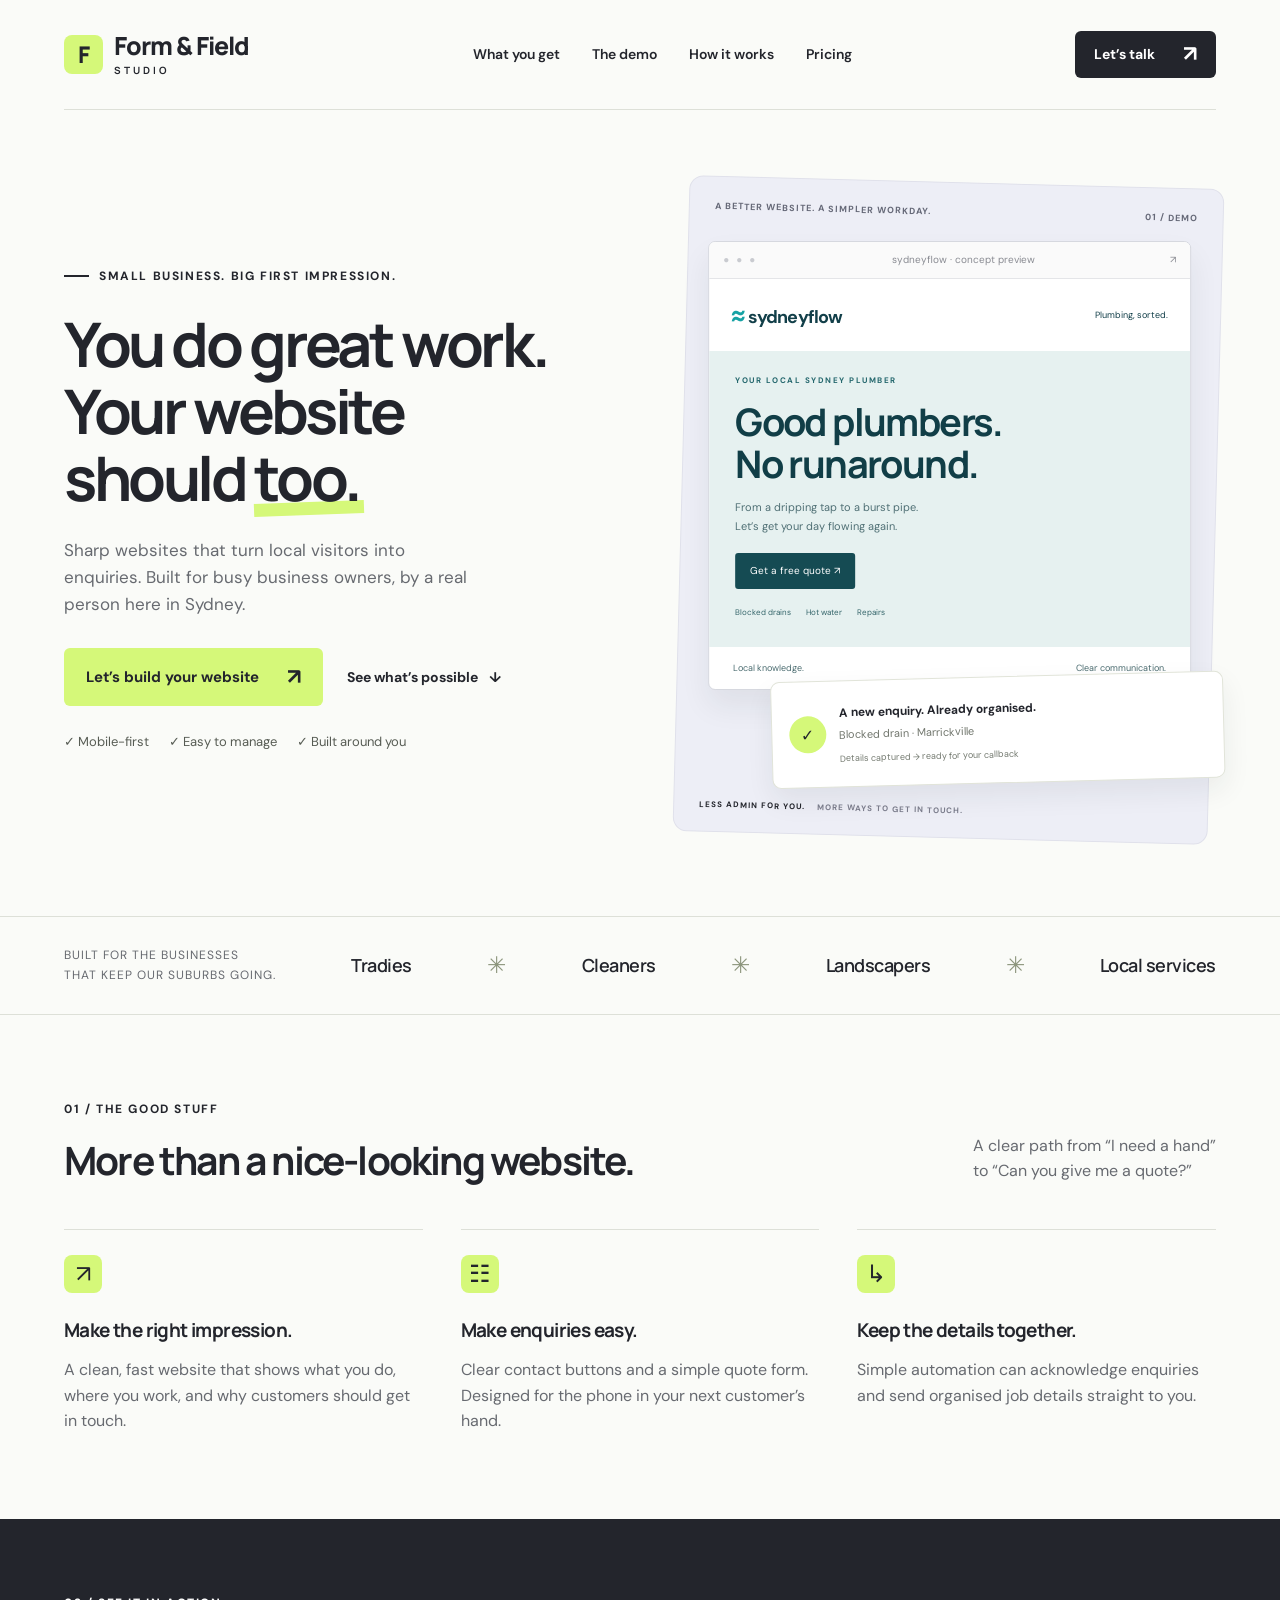
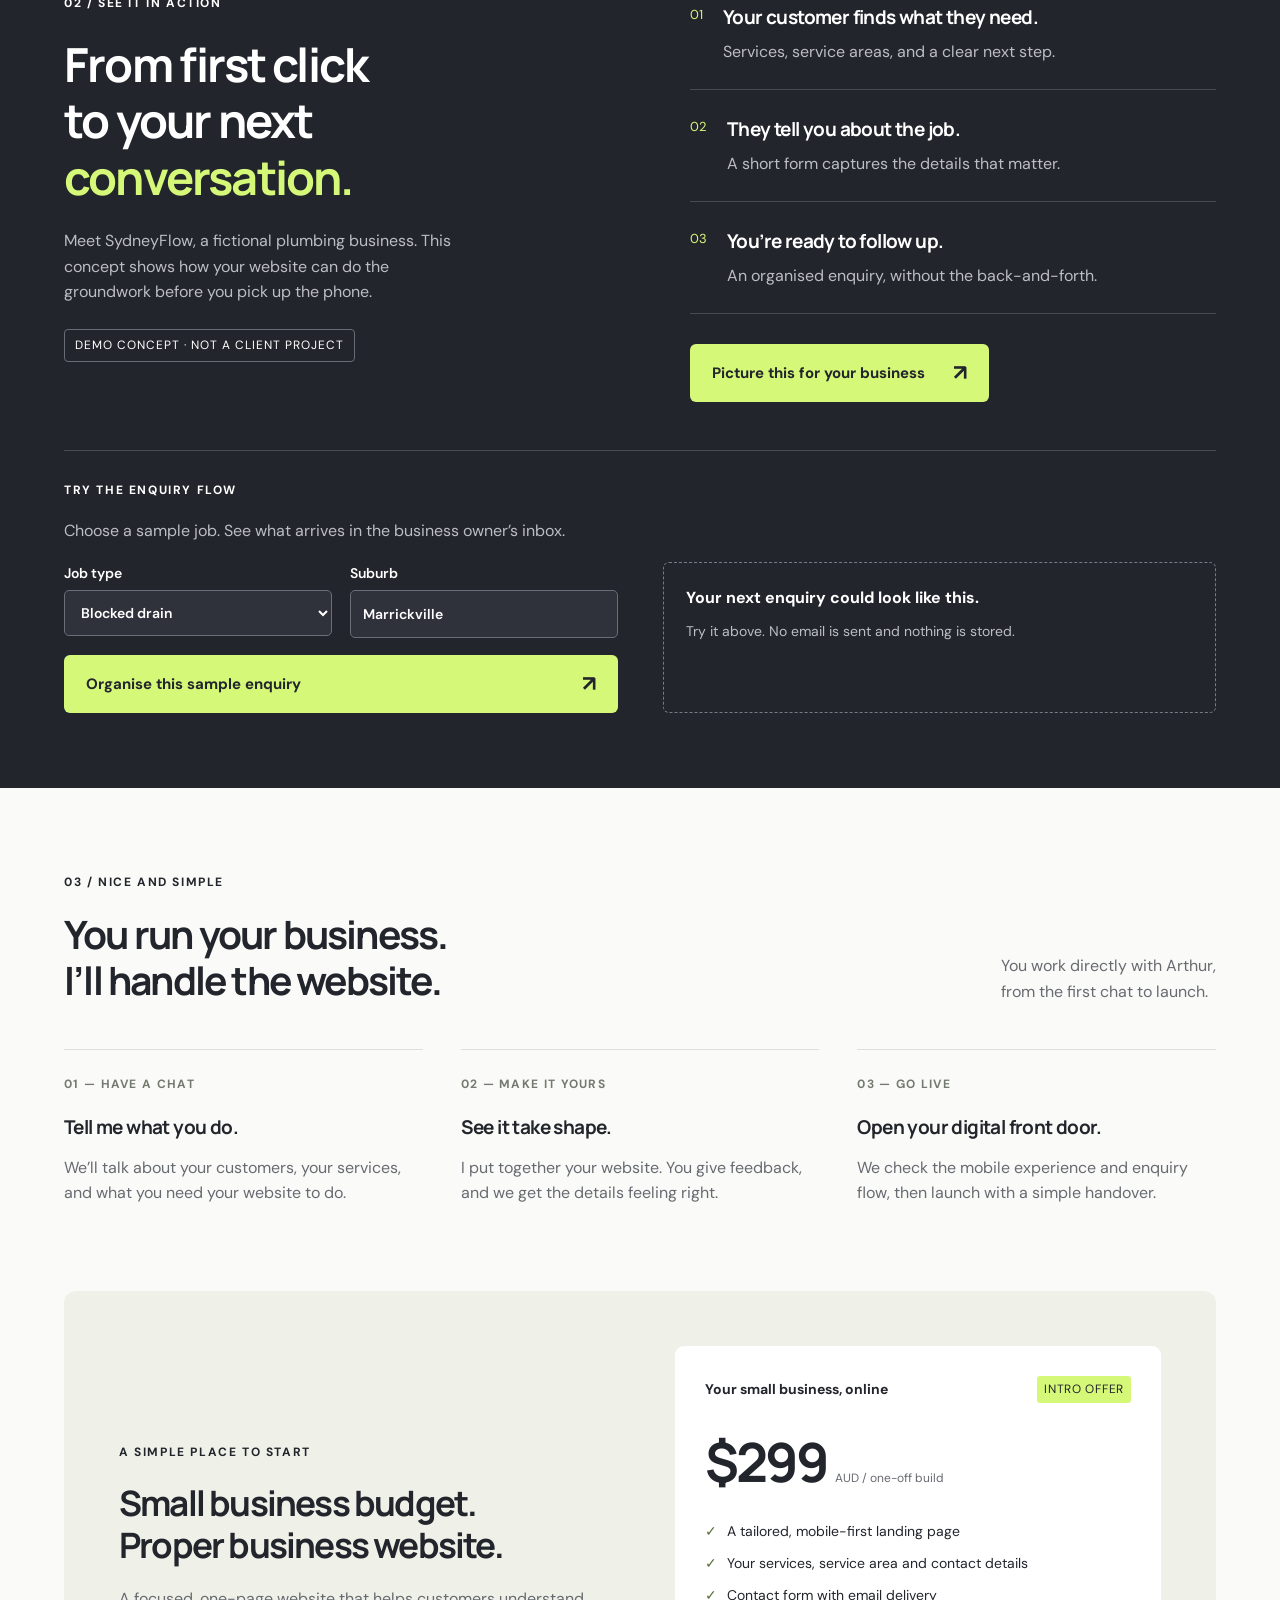
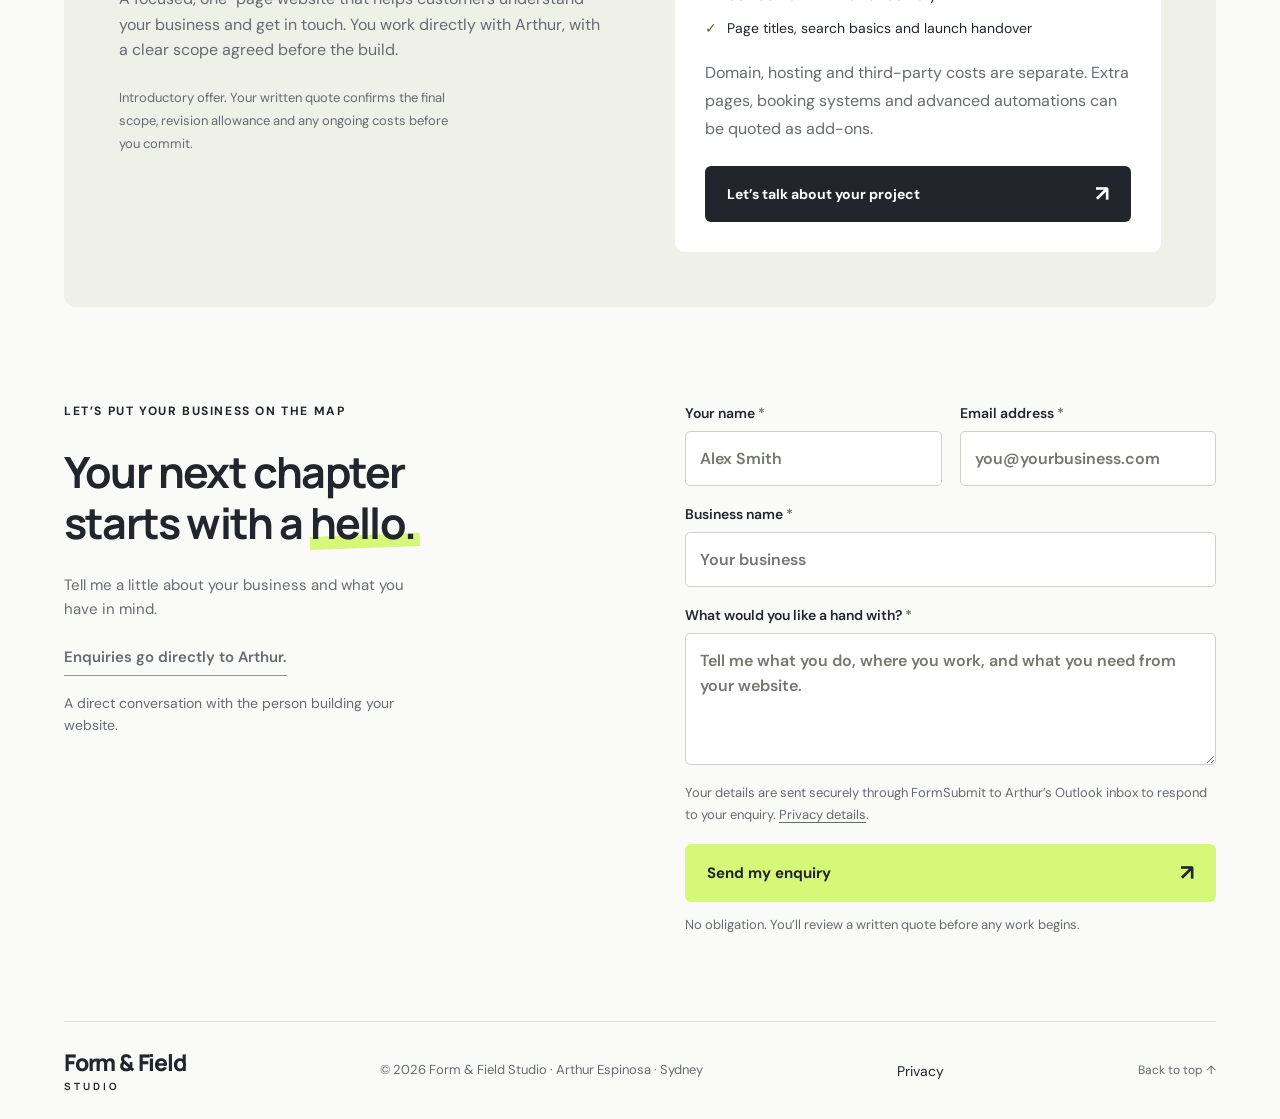
==== commit 63f82df6: "Rebrand as Form & Field Studio and update website address" ====
--- a/index.html
+++ b/index.html
@@ -1,6 +1,6 @@
 <!doctype html>
-<html lang="en-AU"><head><meta charset="UTF-8"><meta name="viewport" content="width=device-width, initial-scale=1"><title>Espinosa Web Studio — Good business deserves a great website.</title><link rel="canonical" href="https://arthurespinosajr.github.io/Website-consultancy/"><meta name="theme-color" content="#23252c"><meta property="og:title" content="Espinosa Web Studio — Websites for small businesses"><meta property="og:description" content="Professional websites for Sydney tradies and local businesses. Work directly with Arthur. Introductory website builds from AUD $299."><meta property="og:type" content="website"><meta property="og:url" content="https://arthurespinosajr.github.io/Website-consultancy/"><meta name="description" content="Websites and simple enquiry systems for Sydney tradies and small local businesses. A freelance studio by Arthur."><link rel="icon" type="image/svg+xml" href="data:image/svg+xml,%3Csvg xmlns='http://www.w3.org/2000/svg' viewBox='0 0 40 40'%3E%3Crect width='40' height='40' rx='10' fill='%23d7fc70'/%3E%3Cpath d='M11 9h20v5H17v4h11v5H17v4h14v5H11z' fill='%23202229'/%3E%3C/svg%3E"><link rel="stylesheet" href="style.css"></head>
-<body><a href="#main" class="skip-link">Skip to content</a><header class="nav wrap"><a href="#" class="logo" aria-label="Espinosa Web Studio home"><span class="mark" aria-hidden="true">E</span><span class="brand-word">Espinosa<span>WEB STUDIO</span></span></a><button class="menu-toggle" type="button" aria-label="Open navigation" aria-expanded="false" aria-controls="main-nav">Menu <span aria-hidden="true">☰</span></button><nav id="main-nav" aria-label="Main navigation"><a href="#offer">What you get</a><a href="#work">The demo</a><a href="#process">How it works</a><a href="#pricing">Pricing</a></nav><a class="button small dark" href="#contact">Let’s talk <span>↗</span></a></header>
+<html lang="en-AU"><head><meta charset="UTF-8"><meta name="viewport" content="width=device-width, initial-scale=1"><title>Form &amp; Field Studio — Good business deserves a great website.</title><link rel="canonical" href="https://arthurespinosajr.github.io/form-and-field-studio/"><meta name="theme-color" content="#23252c"><meta property="og:title" content="Form &amp; Field Studio — Websites for small businesses"><meta property="og:description" content="Professional websites for Sydney tradies and local businesses. Work directly with Arthur. Introductory website builds from AUD $299."><meta property="og:type" content="website"><meta property="og:url" content="https://arthurespinosajr.github.io/form-and-field-studio/"><meta name="description" content="Websites and simple enquiry systems for Sydney tradies and small local businesses. A freelance studio by Arthur."><link rel="icon" type="image/svg+xml" href="data:image/svg+xml,%3Csvg xmlns='http://www.w3.org/2000/svg' viewBox='0 0 40 40'%3E%3Crect width='40' height='40' rx='10' fill='%23d7fc70'/%3E%3Cpath d='M11 9h20v5H17v5h11v5H17v8h-6z' fill='%23202229'/%3E%3C/svg%3E"><link rel="stylesheet" href="style.css"></head>
+<body><a href="#main" class="skip-link">Skip to content</a><header class="nav wrap"><a href="#" class="logo" aria-label="Form &amp; Field Studio home"><span class="mark" aria-hidden="true">F</span><span class="brand-word">Form &amp; Field<span>STUDIO</span></span></a><button class="menu-toggle" type="button" aria-label="Open navigation" aria-expanded="false" aria-controls="main-nav">Menu <span aria-hidden="true">☰</span></button><nav id="main-nav" aria-label="Main navigation"><a href="#offer">What you get</a><a href="#work">The demo</a><a href="#process">How it works</a><a href="#pricing">Pricing</a></nav><a class="button small dark" href="#contact">Let’s talk <span>↗</span></a></header>
 <main id="main"><section class="hero wrap"><div class="hero-copy"><div class="eyebrow"><span class="line"></span> SMALL BUSINESS. BIG FIRST IMPRESSION.</div><h1>You do great work.<br>Your website<br>should <em>too.</em></h1><p>Sharp websites that turn local visitors into enquiries. Built for busy business owners, by a real person here in Sydney.</p><div class="hero-actions"><a href="#contact" class="button lime">Let’s build your website <span>↗</span></a><a href="#work" class="text-link">See what’s possible <span>↓</span></a></div><div class="hero-note"><span>✓ Mobile-first</span><span>✓ Easy to manage</span><span>✓ Built around you</span></div></div>
 <div class="showcase" aria-label="Illustrative website and enquiry system"><div class="showcase-label"><span>A BETTER WEBSITE. A SIMPLER WORKDAY.</span><span>01 / DEMO</span></div><div class="browser"><div class="browser-bar"><span class="lights">● ● ●</span><span>sydneyflow · concept preview</span><span>↗</span></div><div class="demo-nav"><b><span class="water">≈</span> sydneyflow</b><span>Plumbing, sorted.</span></div><div class="demo-content"><div class="demo-tag">YOUR LOCAL SYDNEY PLUMBER</div><h2>Good plumbers.<br>No runaround.</h2><p>From a dripping tap to a burst pipe.<br>Let’s get your day flowing again.</p><a href="#work" class="demo-button">Get a free quote ↗</a><div class="demo-services"><span>Blocked drains</span><span>Hot water</span><span>Repairs</span></div></div><div class="demo-bottom"><span>Local knowledge.</span><span>Clear communication.</span></div></div><div class="lead-card"><div class="check-icon">✓</div><div><b>A new enquiry. Already organised.</b><p>Blocked drain · Marrickville</p><span>Details captured → ready for your callback</span></div></div><div class="showcase-footer">LESS ADMIN FOR YOU. <span>MORE WAYS TO GET IN TOUCH.</span></div></div></section>
 <div class="audience"><div class="wrap"><span>BUILT FOR THE BUSINESSES<br>THAT KEEP OUR SUBURBS GOING.</span><div>Tradies</div><i>✳</i><div>Cleaners</div><i>✳</i><div>Landscapers</div><i>✳</i><div>Local services</div></div></div>
@@ -9,12 +9,12 @@
 <section id="process" class="section wrap"><div class="section-top"><div><div class="eyebrow">03 / NICE AND SIMPLE</div><h2>You run your business.<br>I’ll handle the website.</h2></div><p>You work directly with Arthur,<br>from the first chat to launch.</p></div><div class="process"><article><span>01 — HAVE A CHAT</span><h3>Tell me what you do.</h3><p>We’ll talk about your customers, your services, and what you need your website to do.</p></article><article><span>02 — MAKE IT YOURS</span><h3>See it take shape.</h3><p>I put together your website. You give feedback, and we get the details feeling right.</p></article><article><span>03 — GO LIVE</span><h3>Open your digital front door.</h3><p>We check the mobile experience and enquiry flow, then launch with a simple handover.</p></article></div></section>
 <section class="wrap pricing" id="pricing"><div><div class="eyebrow">A SIMPLE PLACE TO START</div><h2>Small business budget.<br>Proper business website.</h2><p>A focused, one-page website that helps customers understand your business and get in touch. You work directly with Arthur, with a clear scope agreed before the build.</p><p class="price-note">Introductory offer. Your written quote confirms the final scope, revision allowance and any ongoing costs before you commit.</p></div><div class="price-card"><div class="price-top"><b>Your small business, online</b><span>INTRO OFFER</span></div><div class="price">$299 <span>AUD / one-off build</span></div><ul><li>A tailored, mobile-first landing page</li><li>Your services, service area and contact details</li><li>Contact form with email delivery</li><li>Page titles, search basics and launch handover</li></ul><p>Domain, hosting and third-party costs are separate. Extra pages, booking systems and advanced automations can be quoted as add-ons.</p><a href="#contact" class="button dark">Let’s talk about your project <span>↗</span></a></div></section>
 <section id="contact" class="section wrap contact"><div><div class="eyebrow">LET’S PUT YOUR BUSINESS ON THE MAP</div><h2>Your next chapter<br>starts with a <em>hello.</em></h2><p>Tell me a little about your business and what you have in mind.</p><p class="contact-email">Enquiries go directly to Arthur.</p><p class="contact-small">A direct conversation with the person building your website.</p></div><form id="enquiry" action="https://formsubmit.co/bc0cf21b7b06923413ce9dccccace8c5" method="POST">
-<input type="hidden" name="_subject" value="New Espinosa Web Studio website enquiry"><input type="hidden" name="_template" value="table"><input type="hidden" name="_captcha" value="true"><input type="hidden" name="_url" value="https://arthurespinosajr.github.io/Website-consultancy/"><input type="hidden" name="_next" value="https://arthurespinosajr.github.io/Website-consultancy/thank-you.html"><input type="hidden" name="_autoresponse" value="Thanks for getting in touch with Espinosa Web Studio. Arthur has received your website enquiry and will reply to discuss your project. This is an automatic acknowledgement."><div class="honeypot" aria-hidden="true"><label>Leave this field empty<input type="text" name="_honey" tabindex="-1" autocomplete="off"></label></div>
+<input type="hidden" name="_subject" value="New Form &amp; Field Studio website enquiry"><input type="hidden" name="_template" value="table"><input type="hidden" name="_captcha" value="true"><input type="hidden" name="_url" value="https://arthurespinosajr.github.io/form-and-field-studio/"><input type="hidden" name="_next" value="https://arthurespinosajr.github.io/form-and-field-studio/thank-you.html"><input type="hidden" name="_autoresponse" value="Thanks for getting in touch with Form &amp; Field Studio. Arthur has received your website enquiry and will reply to discuss your project. This is an automatic acknowledgement."><div class="honeypot" aria-hidden="true"><label>Leave this field empty<input type="text" name="_honey" tabindex="-1" autocomplete="off"></label></div>
 <div class="form-row"><label>Your name <span class="required">*</span><input required name="name" autocomplete="name" maxlength="100" placeholder="Alex Smith"></label><label>Email address <span class="required">*</span><input required type="email" name="email" autocomplete="email" maxlength="254" placeholder="you@yourbusiness.com"></label></div>
 <label>Business name <span class="required">*</span><input required name="business" autocomplete="organization" maxlength="160" placeholder="Your business"></label>
 <label>What would you like a hand with? <span class="required">*</span><textarea required name="message" rows="4" minlength="10" maxlength="4000" placeholder="Tell me what you do, where you work, and what you need from your website."></textarea></label>
 <p class="form-privacy">Your details are sent securely through FormSubmit to Arthur’s Outlook inbox to respond to your enquiry. <a href="./privacy.html">Privacy details</a>.</p><button type="submit" class="button lime">Send my enquiry <span aria-hidden="true">↗</span></button><p id="form-status">No obligation. You’ll review a written quote before any work begins.</p><noscript><p>This form works without JavaScript.</p></noscript></form></section></main>
-<footer class="wrap"><a href="#" class="logo"><span class="brand-word">Espinosa<span>WEB STUDIO</span></span></a><span>© 2026 Espinosa Web Studio · Arthur Espinosa · Sydney</span><a href="./privacy.html">Privacy</a><a href="#">Back to top ↑</a></footer><script src="script.js"></script></body></html>
+<footer class="wrap"><a href="#" class="logo"><span class="brand-word">Form &amp; Field<span>STUDIO</span></span></a><span>© 2026 Form &amp; Field Studio · Arthur Espinosa · Sydney</span><a href="./privacy.html">Privacy</a><a href="#">Back to top ↑</a></footer><script src="script.js"></script></body></html>
 
 
 
--- a/style.css
+++ b/style.css
@@ -6,3 +6,5 @@
 .skip-link{position:fixed;left:16px;top:-80px;z-index:100;background:var(--ink);color:white;padding:12px 18px;border-radius:5px}.skip-link:focus{top:14px}.menu-toggle{display:none}.nav{position:relative}.contact-email{display:inline-block;margin-top:24px;border-bottom:1px solid #91988a;padding-bottom:6px;font-weight:600;overflow-wrap:anywhere}.contact .contact-small{font-size:14px;margin-top:16px}.contact .form-privacy{font-size:13px;max-width:none;line-height:1.7;margin-bottom:18px}.form-privacy a{text-decoration:underline;text-underline-offset:3px}.honeypot{display:none}.required{color:#697460}label{font-size:14px}input,textarea{font-size:16px;background:white;padding:14px}input::placeholder,textarea::placeholder{color:#74776f;opacity:1}form #form-status{font-size:13px;line-height:1.7}.price-card>p,.pricing .price-note{font-size:13px;line-height:1.75}.price-top>span,.pill{font-size:12px}.hero-note{font-size:13px}.benefits p,.process p,.work-grid p,.pricing p,.section-top>p{font-size:16px}.audience span{font-size:12px}.process article>span{font-size:12px}.feature-icon{background:var(--lime)}footer>a{font-size:14px}footer>span{font-size:13px}.work-grid{row-gap:48px}.demo-result p{font-size:14px}.interactive-demo>p{font-size:16px}h1{letter-spacing:-.055em}.hero .showcase{transition:transform .3s}.showcase:hover{transform:rotate(0)}@media(max-width:1050px){nav{gap:18px}}@media(max-width:760px){.menu-toggle{display:inline-flex;align-items:center;gap:9px;background:none;border:1px solid var(--line);border-radius:5px;padding:8px 11px;font-size:14px}.nav{gap:12px}.nav>.small{display:none}.nav nav.is-open{display:flex;position:absolute;left:0;right:0;top:74px;z-index:20;background:white;padding:22px;box-shadow:0 12px 22px #23252c15;border:1px solid var(--line);border-radius:8px;flex-direction:column;gap:18px;font-size:16px}.hero-note{font-size:12px;gap:12px;flex-wrap:wrap}.hero-actions{flex-wrap:wrap}.hero-actions .button{font-size:14px}.eyebrow{font-size:12px;letter-spacing:.08em}.audience div div{font-size:14px}.price-top{flex-direction:column;gap:9px}.price-top b{font-size:16px}.price>span{font-size:14px}.price-card .button{gap:15px}.contact-email{font-size:14px}.pricing{width:90%}footer{font-size:14px}footer>span{font-size:12px}}@media(max-width:360px){h1{font-size:45px}.hero-actions{align-items:flex-start;flex-direction:column}.lead-card{margin-left:0}.demo-content h2{font-size:30px}}@media(prefers-reduced-motion:reduce){.hero .showcase{transition:none}}
 
 .brand-word{display:flex;flex-direction:column;line-height:1.05;letter-spacing:-1.2px}.brand-word>span{font-size:10px;letter-spacing:2.2px;margin-top:6px;font-weight:700}.logo .mark{font-size:23px;letter-spacing:0;width:39px;height:39px}.nav .logo{gap:11px}footer .brand-word{font-size:23px}@media(max-width:760px){.brand-word{font-size:24px}.brand-word>span{font-size:9px;letter-spacing:1.9px}.menu-toggle{white-space:nowrap;flex-shrink:0}.nav .logo{min-width:0}}
+
+.nav .brand-word{font-size:25px;letter-spacing:-1px}.brand-word>span{letter-spacing:3px}@media(max-width:760px){.nav .brand-word{font-size:23px}.nav .logo{gap:8px}.logo .mark{width:34px;height:34px;font-size:21px}}
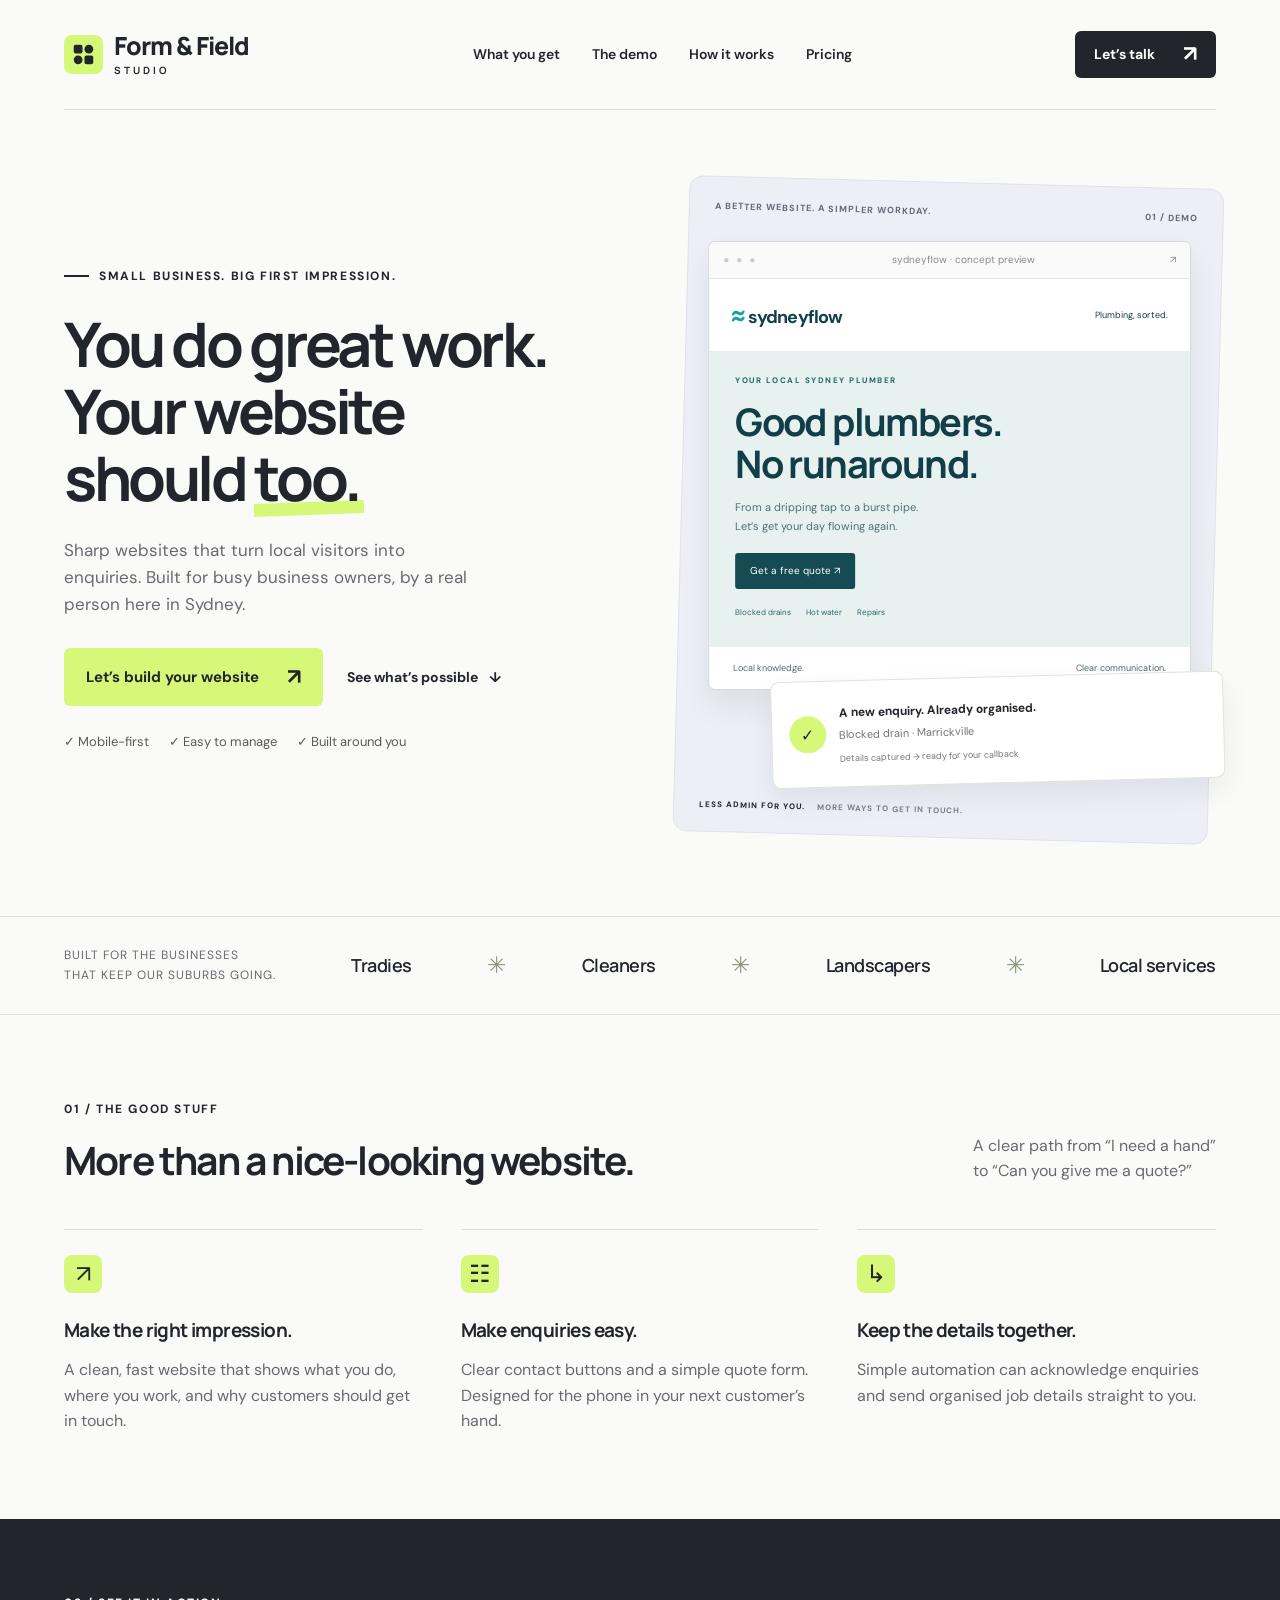
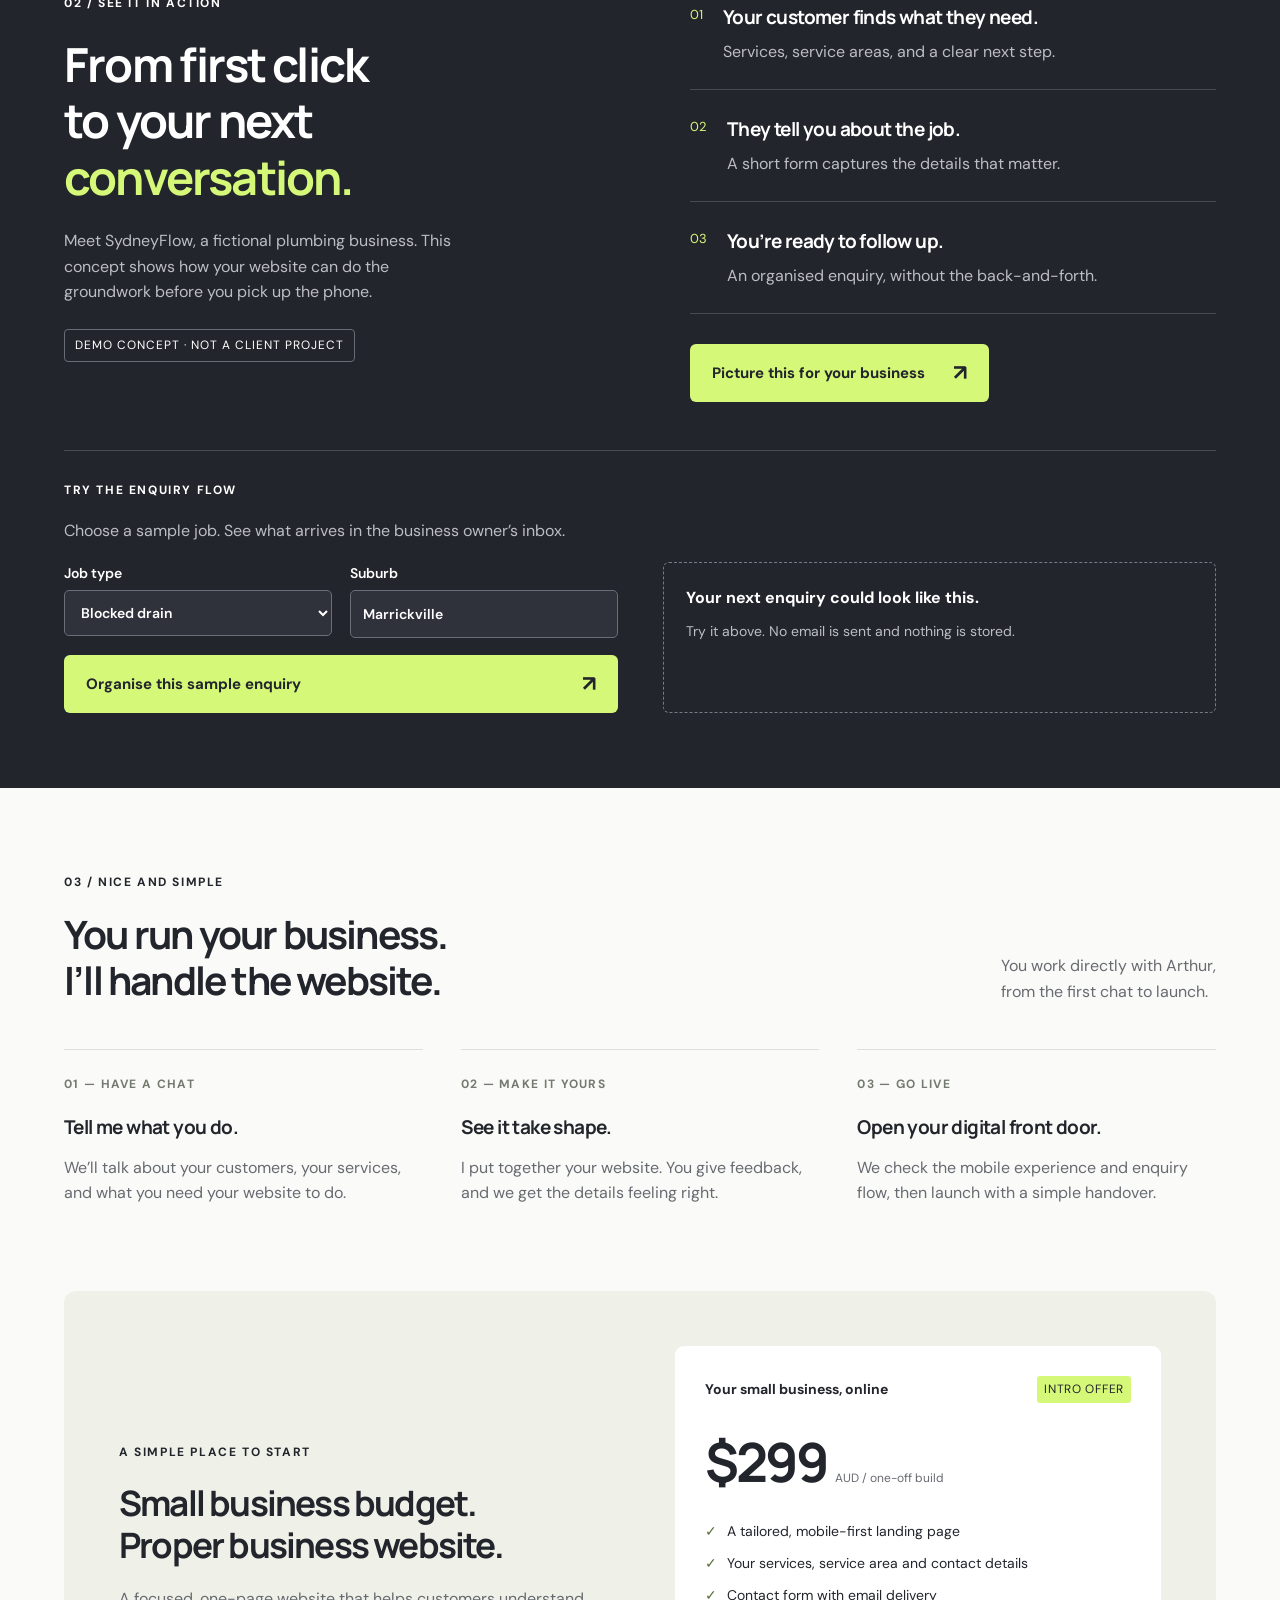
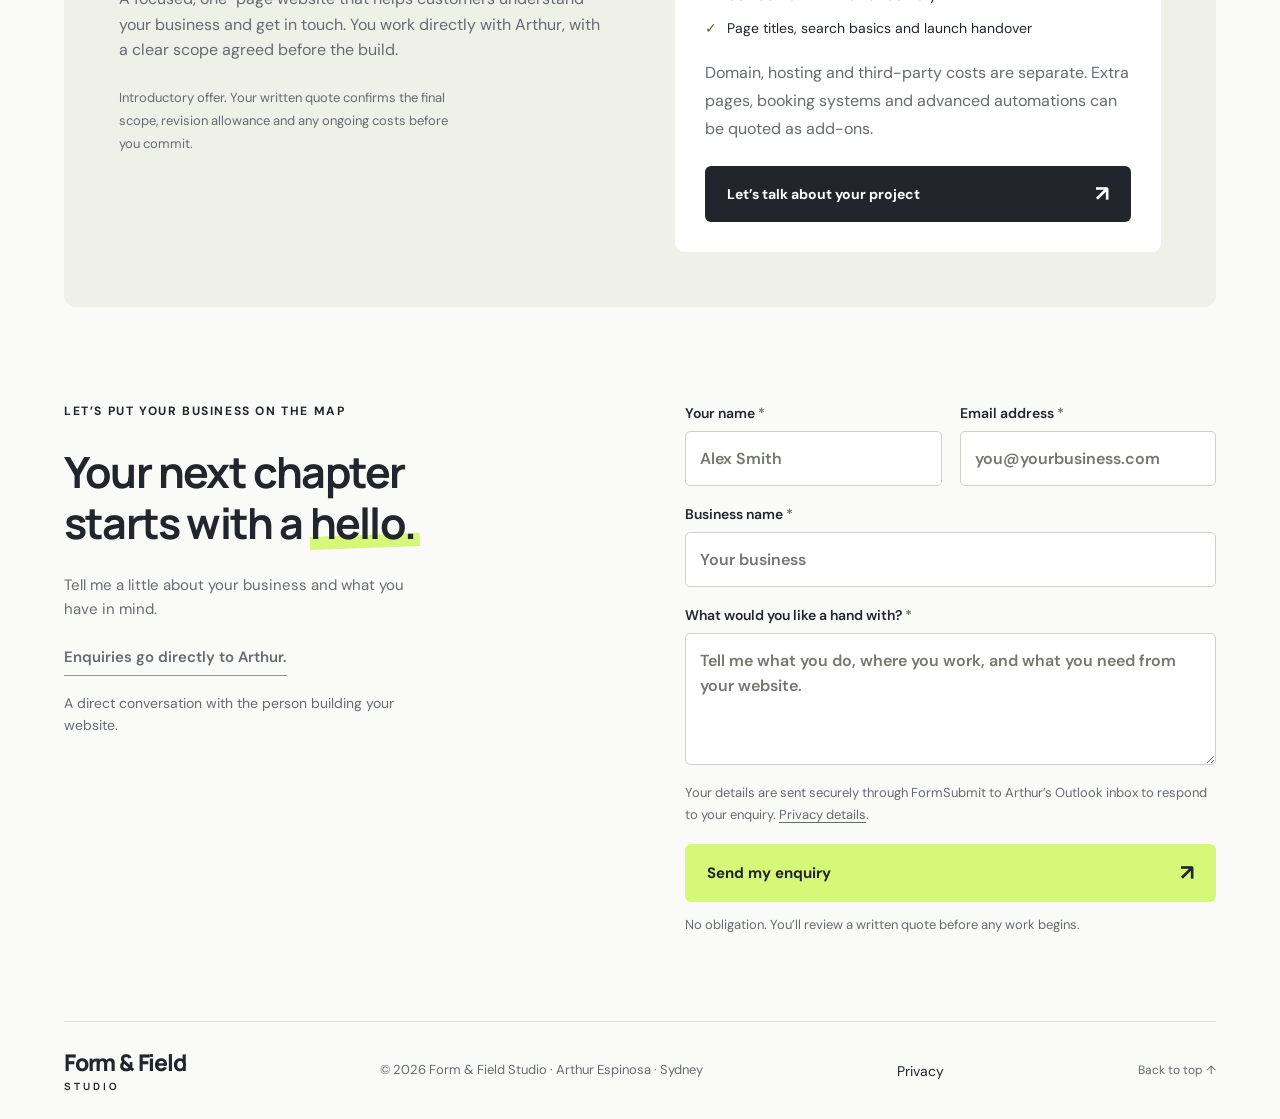
==== commit 70f27bc3: "Replace F lettermark with geometric Form and Field logo" ====
--- a/index.html
+++ b/index.html
@@ -1,6 +1,6 @@
 <!doctype html>
-<html lang="en-AU"><head><meta charset="UTF-8"><meta name="viewport" content="width=device-width, initial-scale=1"><title>Form &amp; Field Studio — Good business deserves a great website.</title><link rel="canonical" href="https://arthurespinosajr.github.io/form-and-field-studio/"><meta name="theme-color" content="#23252c"><meta property="og:title" content="Form &amp; Field Studio — Websites for small businesses"><meta property="og:description" content="Professional websites for Sydney tradies and local businesses. Work directly with Arthur. Introductory website builds from AUD $299."><meta property="og:type" content="website"><meta property="og:url" content="https://arthurespinosajr.github.io/form-and-field-studio/"><meta name="description" content="Websites and simple enquiry systems for Sydney tradies and small local businesses. A freelance studio by Arthur."><link rel="icon" type="image/svg+xml" href="data:image/svg+xml,%3Csvg xmlns='http://www.w3.org/2000/svg' viewBox='0 0 40 40'%3E%3Crect width='40' height='40' rx='10' fill='%23d7fc70'/%3E%3Cpath d='M11 9h20v5H17v5h11v5H17v8h-6z' fill='%23202229'/%3E%3C/svg%3E"><link rel="stylesheet" href="style.css"></head>
-<body><a href="#main" class="skip-link">Skip to content</a><header class="nav wrap"><a href="#" class="logo" aria-label="Form &amp; Field Studio home"><span class="mark" aria-hidden="true">F</span><span class="brand-word">Form &amp; Field<span>STUDIO</span></span></a><button class="menu-toggle" type="button" aria-label="Open navigation" aria-expanded="false" aria-controls="main-nav">Menu <span aria-hidden="true">☰</span></button><nav id="main-nav" aria-label="Main navigation"><a href="#offer">What you get</a><a href="#work">The demo</a><a href="#process">How it works</a><a href="#pricing">Pricing</a></nav><a class="button small dark" href="#contact">Let’s talk <span>↗</span></a></header>
+<html lang="en-AU"><head><meta charset="UTF-8"><meta name="viewport" content="width=device-width, initial-scale=1"><title>Form &amp; Field Studio — Good business deserves a great website.</title><link rel="canonical" href="https://arthurespinosajr.github.io/form-and-field-studio/"><meta name="theme-color" content="#23252c"><meta property="og:title" content="Form &amp; Field Studio — Websites for small businesses"><meta property="og:description" content="Professional websites for Sydney tradies and local businesses. Work directly with Arthur. Introductory website builds from AUD $299."><meta property="og:type" content="website"><meta property="og:url" content="https://arthurespinosajr.github.io/form-and-field-studio/"><meta name="description" content="Websites and simple enquiry systems for Sydney tradies and small local businesses. A freelance studio by Arthur."><link rel="icon" type="image/svg+xml" href="data:image/svg+xml,%3Csvg%20xmlns%3D%22http%3A%2F%2Fwww.w3.org%2F2000%2Fsvg%22%20viewBox%3D%220%200%2040%2040%22%3E%3Crect%20width%3D%2240%22%20height%3D%2240%22%20rx%3D%2210%22%20fill%3D%22%23d5f879%22%2F%3E%3Cg%20fill%3D%22%2323252c%22%3E%3Crect%20x%3D%2210%22%20y%3D%2210%22%20width%3D%229%22%20height%3D%229%22%20rx%3D%222%22%2F%3E%3Ccircle%20cx%3D%2225.5%22%20cy%3D%2214.5%22%20r%3D%224.5%22%2F%3E%3Ccircle%20cx%3D%2214.5%22%20cy%3D%2225.5%22%20r%3D%224.5%22%2F%3E%3Crect%20x%3D%2221%22%20y%3D%2221%22%20width%3D%229%22%20height%3D%229%22%20rx%3D%222%22%2F%3E%3C%2Fg%3E%3C%2Fsvg%3E"><link rel="stylesheet" href="style.css"></head>
+<body><a href="#main" class="skip-link">Skip to content</a><header class="nav wrap"><a href="#" class="logo" aria-label="Form &amp; Field Studio home"><span class="mark" aria-hidden="true" style="flex-shrink:0"><svg viewBox="0 0 40 40" width="39" height="39" style="display:block;width:100%;height:100%;flex-shrink:0" focusable="false" fill="currentColor"><rect x="10" y="10" width="9" height="9" rx="2"/><circle cx="25.5" cy="14.5" r="4.5"/><circle cx="14.5" cy="25.5" r="4.5"/><rect x="21" y="21" width="9" height="9" rx="2"/></svg></span><span class="brand-word">Form &amp; Field<span>STUDIO</span></span></a><button class="menu-toggle" type="button" aria-label="Open navigation" aria-expanded="false" aria-controls="main-nav">Menu <span aria-hidden="true">☰</span></button><nav id="main-nav" aria-label="Main navigation"><a href="#offer">What you get</a><a href="#work">The demo</a><a href="#process">How it works</a><a href="#pricing">Pricing</a></nav><a class="button small dark" href="#contact">Let’s talk <span>↗</span></a></header>
 <main id="main"><section class="hero wrap"><div class="hero-copy"><div class="eyebrow"><span class="line"></span> SMALL BUSINESS. BIG FIRST IMPRESSION.</div><h1>You do great work.<br>Your website<br>should <em>too.</em></h1><p>Sharp websites that turn local visitors into enquiries. Built for busy business owners, by a real person here in Sydney.</p><div class="hero-actions"><a href="#contact" class="button lime">Let’s build your website <span>↗</span></a><a href="#work" class="text-link">See what’s possible <span>↓</span></a></div><div class="hero-note"><span>✓ Mobile-first</span><span>✓ Easy to manage</span><span>✓ Built around you</span></div></div>
 <div class="showcase" aria-label="Illustrative website and enquiry system"><div class="showcase-label"><span>A BETTER WEBSITE. A SIMPLER WORKDAY.</span><span>01 / DEMO</span></div><div class="browser"><div class="browser-bar"><span class="lights">● ● ●</span><span>sydneyflow · concept preview</span><span>↗</span></div><div class="demo-nav"><b><span class="water">≈</span> sydneyflow</b><span>Plumbing, sorted.</span></div><div class="demo-content"><div class="demo-tag">YOUR LOCAL SYDNEY PLUMBER</div><h2>Good plumbers.<br>No runaround.</h2><p>From a dripping tap to a burst pipe.<br>Let’s get your day flowing again.</p><a href="#work" class="demo-button">Get a free quote ↗</a><div class="demo-services"><span>Blocked drains</span><span>Hot water</span><span>Repairs</span></div></div><div class="demo-bottom"><span>Local knowledge.</span><span>Clear communication.</span></div></div><div class="lead-card"><div class="check-icon">✓</div><div><b>A new enquiry. Already organised.</b><p>Blocked drain · Marrickville</p><span>Details captured → ready for your callback</span></div></div><div class="showcase-footer">LESS ADMIN FOR YOU. <span>MORE WAYS TO GET IN TOUCH.</span></div></div></section>
 <div class="audience"><div class="wrap"><span>BUILT FOR THE BUSINESSES<br>THAT KEEP OUR SUBURBS GOING.</span><div>Tradies</div><i>✳</i><div>Cleaners</div><i>✳</i><div>Landscapers</div><i>✳</i><div>Local services</div></div></div>
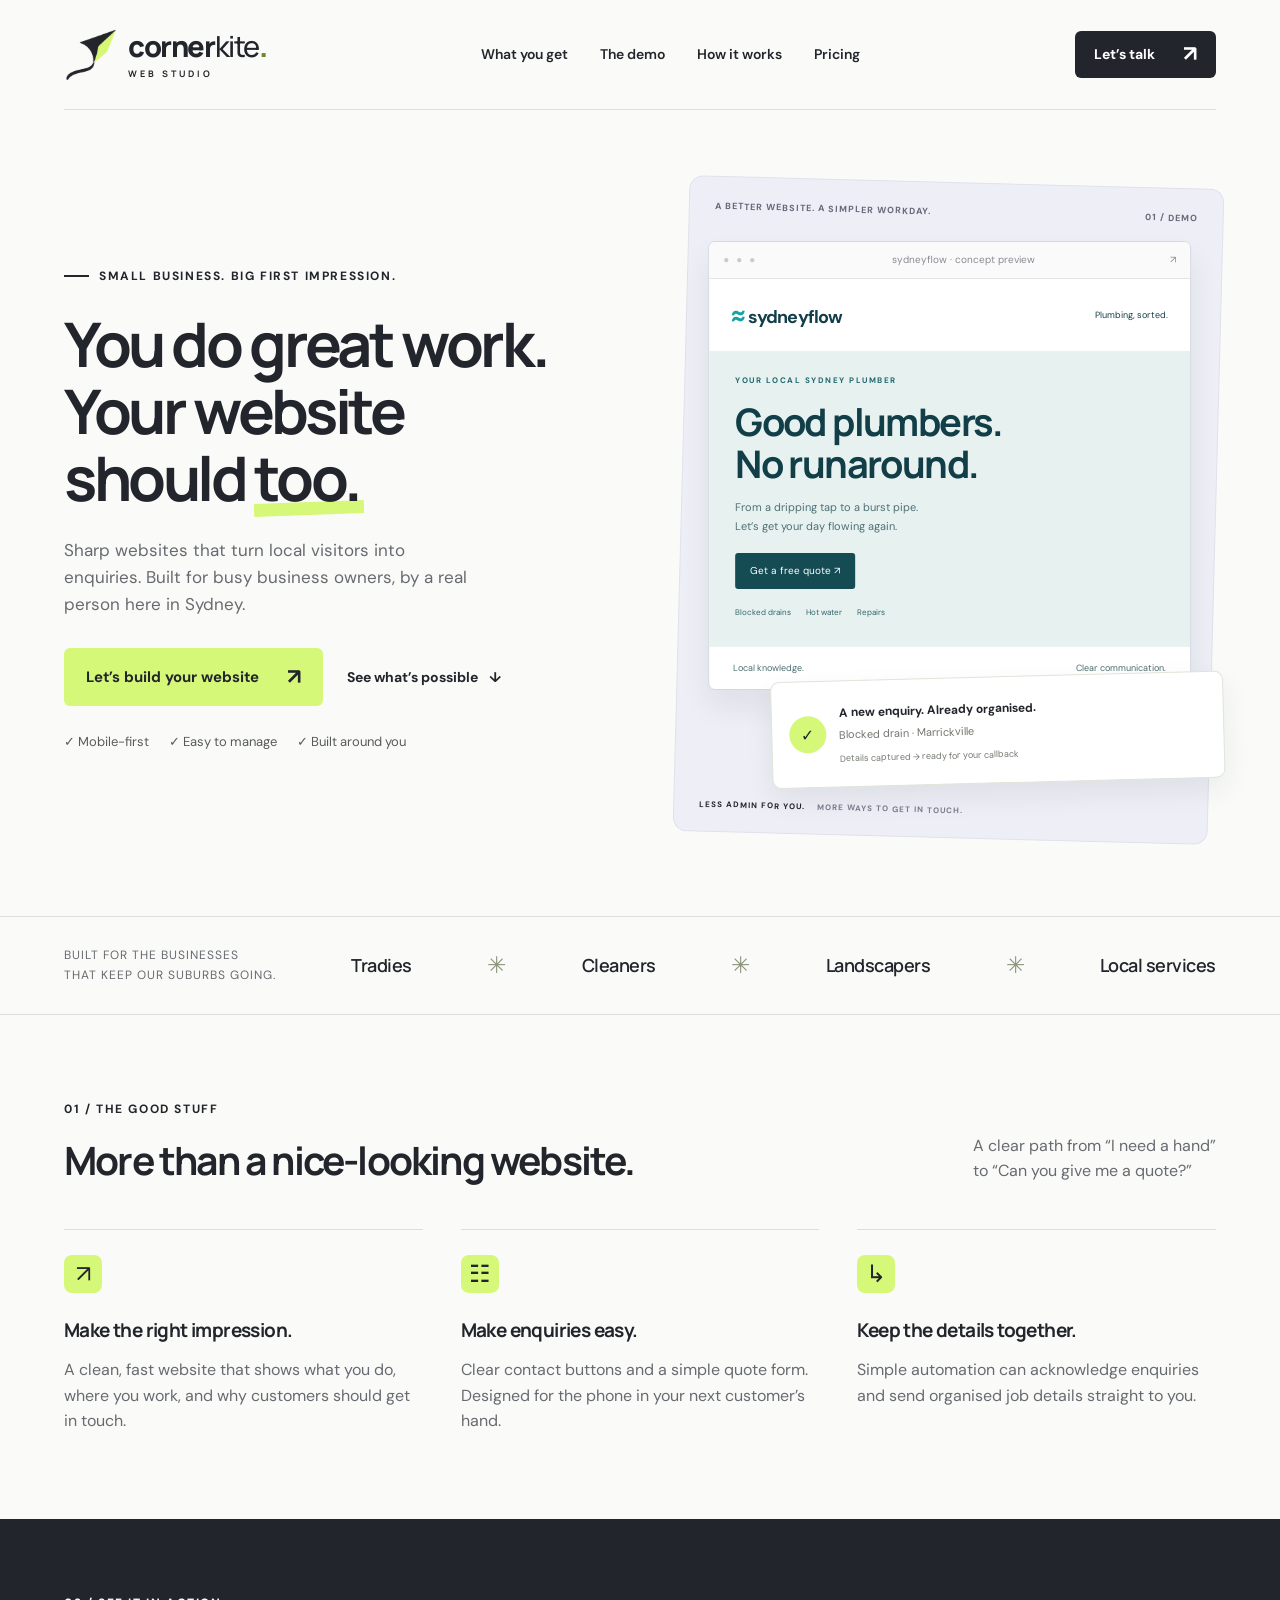
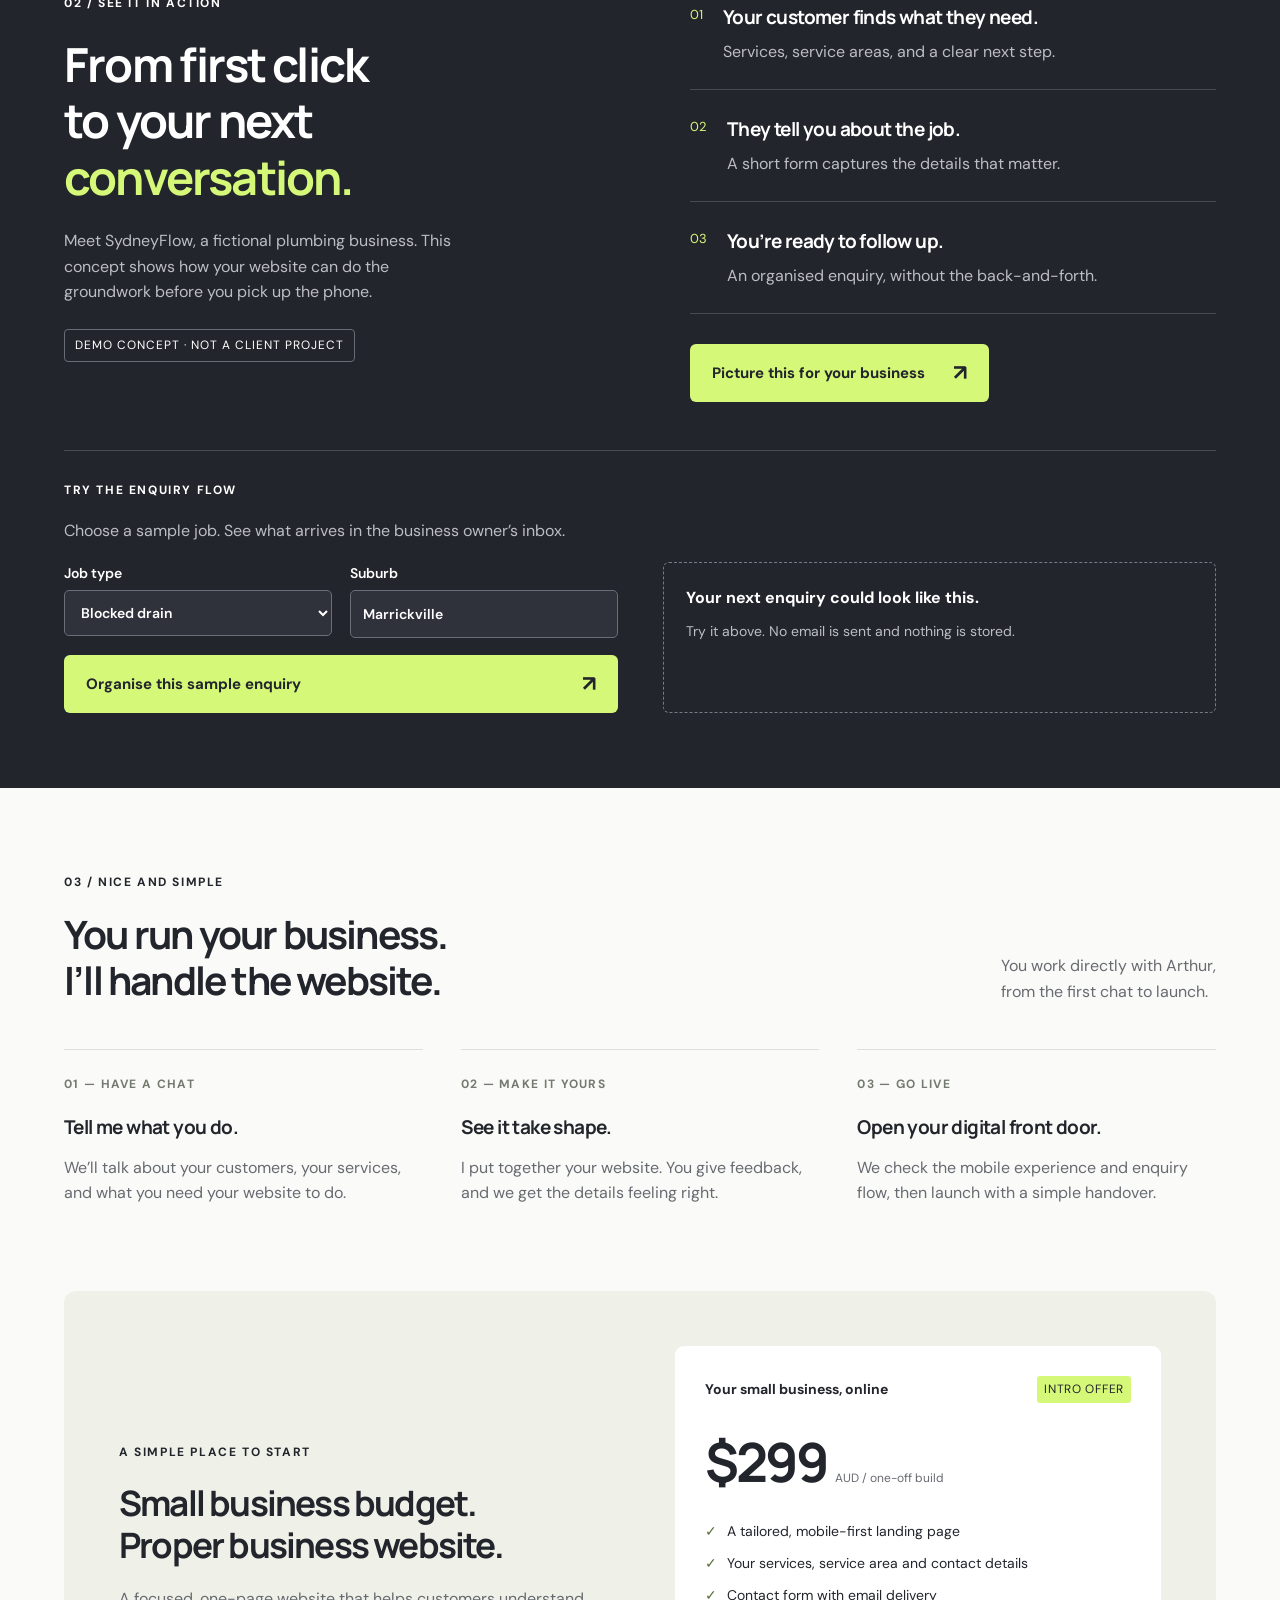
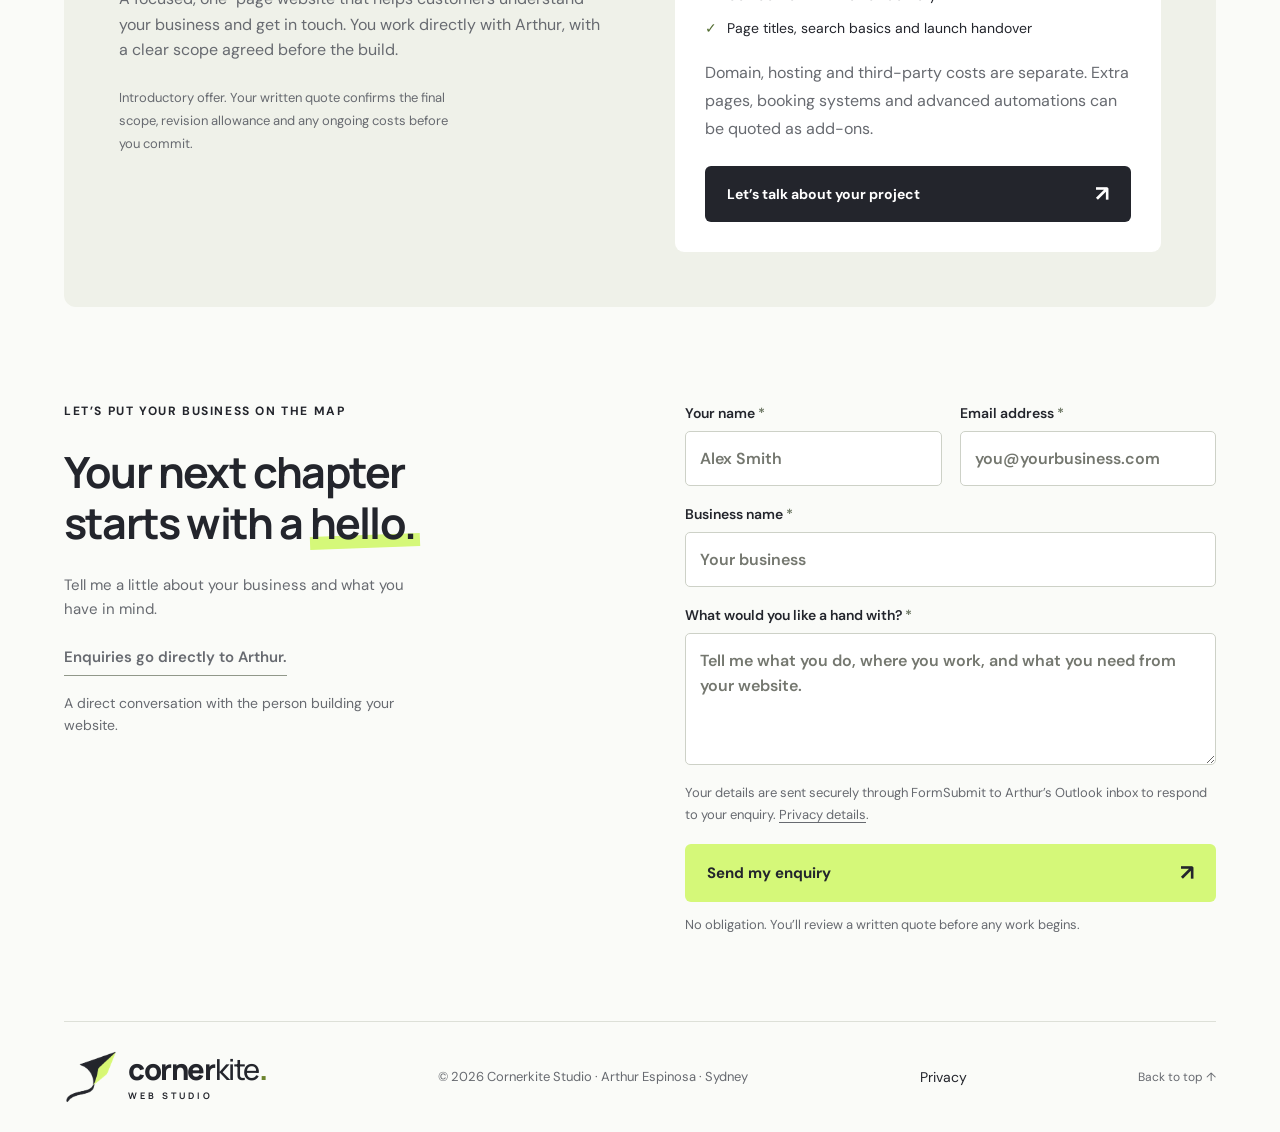
==== commit 710ce6f5: "Introduce Cornerkite Studio with custom kite logo and creative wordmark" ====
--- a/index.html
+++ b/index.html
@@ -1,6 +1,6 @@
 <!doctype html>
-<html lang="en-AU"><head><meta charset="UTF-8"><meta name="viewport" content="width=device-width, initial-scale=1"><title>Form &amp; Field Studio — Good business deserves a great website.</title><link rel="canonical" href="https://arthurespinosajr.github.io/form-and-field-studio/"><meta name="theme-color" content="#23252c"><meta property="og:title" content="Form &amp; Field Studio — Websites for small businesses"><meta property="og:description" content="Professional websites for Sydney tradies and local businesses. Work directly with Arthur. Introductory website builds from AUD $299."><meta property="og:type" content="website"><meta property="og:url" content="https://arthurespinosajr.github.io/form-and-field-studio/"><meta name="description" content="Websites and simple enquiry systems for Sydney tradies and small local businesses. A freelance studio by Arthur."><link rel="icon" type="image/svg+xml" href="data:image/svg+xml,%3Csvg%20xmlns%3D%22http%3A%2F%2Fwww.w3.org%2F2000%2Fsvg%22%20viewBox%3D%220%200%2040%2040%22%3E%3Crect%20width%3D%2240%22%20height%3D%2240%22%20rx%3D%2210%22%20fill%3D%22%23d5f879%22%2F%3E%3Cg%20fill%3D%22%2323252c%22%3E%3Crect%20x%3D%2210%22%20y%3D%2210%22%20width%3D%229%22%20height%3D%229%22%20rx%3D%222%22%2F%3E%3Ccircle%20cx%3D%2225.5%22%20cy%3D%2214.5%22%20r%3D%224.5%22%2F%3E%3Ccircle%20cx%3D%2214.5%22%20cy%3D%2225.5%22%20r%3D%224.5%22%2F%3E%3Crect%20x%3D%2221%22%20y%3D%2221%22%20width%3D%229%22%20height%3D%229%22%20rx%3D%222%22%2F%3E%3C%2Fg%3E%3C%2Fsvg%3E"><link rel="stylesheet" href="style.css"></head>
-<body><a href="#main" class="skip-link">Skip to content</a><header class="nav wrap"><a href="#" class="logo" aria-label="Form &amp; Field Studio home"><span class="mark" aria-hidden="true" style="flex-shrink:0"><svg viewBox="0 0 40 40" width="39" height="39" style="display:block;width:100%;height:100%;flex-shrink:0" focusable="false" fill="currentColor"><rect x="10" y="10" width="9" height="9" rx="2"/><circle cx="25.5" cy="14.5" r="4.5"/><circle cx="14.5" cy="25.5" r="4.5"/><rect x="21" y="21" width="9" height="9" rx="2"/></svg></span><span class="brand-word">Form &amp; Field<span>STUDIO</span></span></a><button class="menu-toggle" type="button" aria-label="Open navigation" aria-expanded="false" aria-controls="main-nav">Menu <span aria-hidden="true">☰</span></button><nav id="main-nav" aria-label="Main navigation"><a href="#offer">What you get</a><a href="#work">The demo</a><a href="#process">How it works</a><a href="#pricing">Pricing</a></nav><a class="button small dark" href="#contact">Let’s talk <span>↗</span></a></header>
+<html lang="en-AU"><head><meta charset="UTF-8"><meta name="viewport" content="width=device-width, initial-scale=1"><title>Cornerkite Studio — Good business deserves a great website.</title><link rel="canonical" href="https://arthurespinosajr.github.io/cornerkite-studio/"><meta name="theme-color" content="#23252c"><meta property="og:title" content="Cornerkite Studio — Websites for small businesses"><meta property="og:description" content="Professional websites for Sydney tradies and local businesses. Work directly with Arthur. Introductory website builds from AUD $299."><meta property="og:type" content="website"><meta property="og:url" content="https://arthurespinosajr.github.io/cornerkite-studio/"><meta name="description" content="Websites and simple enquiry systems for Sydney tradies and small local businesses. A freelance studio by Arthur."><link rel="icon" type="image/svg+xml" href="data:image/svg+xml,%3Csvg%20xmlns%3D%22http%3A%2F%2Fwww.w3.org%2F2000%2Fsvg%22%20viewBox%3D%220%200%2048%2048%22%3E%3Crect%20width%3D%2248%22%20height%3D%2248%22%20rx%3D%2212%22%20fill%3D%22%2323252c%22%2F%3E%3Cpath%20d%3D%22M15%2017%2034%208%2029%2029%2023%2020Z%22%20fill%3D%22%23d5f879%22%2F%3E%3Cpath%20d%3D%22M15%2017%2021%2029%2023%2020Z%22%20fill%3D%22%23fafbf8%22%2F%3E%3Cpath%20d%3D%22M22%2029C23%2036%2012%2029%2013%2039%22%20fill%3D%22none%22%20stroke%3D%22%23d5f879%22%20stroke-width%3D%223%22%20stroke-linecap%3D%22round%22%2F%3E%3C%2Fsvg%3E"><link rel="stylesheet" href="style.css"></head>
+<body><a href="#main" class="skip-link">Skip to content</a><header class="nav wrap"><a href="#" class="logo" aria-label="Cornerkite Studio home"><span class="mark" aria-hidden="true"><img src="cornerkite-mark.png" width="54" height="54" alt="" fetchpriority="high"></span><span class="brand-word"><b>corner<i>kite</i><span class="wordmark-dot" aria-hidden="true">.</span></b><span>WEB STUDIO</span></span></a><button class="menu-toggle" type="button" aria-label="Open navigation" aria-expanded="false" aria-controls="main-nav">Menu <span aria-hidden="true">☰</span></button><nav id="main-nav" aria-label="Main navigation"><a href="#offer">What you get</a><a href="#work">The demo</a><a href="#process">How it works</a><a href="#pricing">Pricing</a></nav><a class="button small dark" href="#contact">Let’s talk <span>↗</span></a></header>
 <main id="main"><section class="hero wrap"><div class="hero-copy"><div class="eyebrow"><span class="line"></span> SMALL BUSINESS. BIG FIRST IMPRESSION.</div><h1>You do great work.<br>Your website<br>should <em>too.</em></h1><p>Sharp websites that turn local visitors into enquiries. Built for busy business owners, by a real person here in Sydney.</p><div class="hero-actions"><a href="#contact" class="button lime">Let’s build your website <span>↗</span></a><a href="#work" class="text-link">See what’s possible <span>↓</span></a></div><div class="hero-note"><span>✓ Mobile-first</span><span>✓ Easy to manage</span><span>✓ Built around you</span></div></div>
 <div class="showcase" aria-label="Illustrative website and enquiry system"><div class="showcase-label"><span>A BETTER WEBSITE. A SIMPLER WORKDAY.</span><span>01 / DEMO</span></div><div class="browser"><div class="browser-bar"><span class="lights">● ● ●</span><span>sydneyflow · concept preview</span><span>↗</span></div><div class="demo-nav"><b><span class="water">≈</span> sydneyflow</b><span>Plumbing, sorted.</span></div><div class="demo-content"><div class="demo-tag">YOUR LOCAL SYDNEY PLUMBER</div><h2>Good plumbers.<br>No runaround.</h2><p>From a dripping tap to a burst pipe.<br>Let’s get your day flowing again.</p><a href="#work" class="demo-button">Get a free quote ↗</a><div class="demo-services"><span>Blocked drains</span><span>Hot water</span><span>Repairs</span></div></div><div class="demo-bottom"><span>Local knowledge.</span><span>Clear communication.</span></div></div><div class="lead-card"><div class="check-icon">✓</div><div><b>A new enquiry. Already organised.</b><p>Blocked drain · Marrickville</p><span>Details captured → ready for your callback</span></div></div><div class="showcase-footer">LESS ADMIN FOR YOU. <span>MORE WAYS TO GET IN TOUCH.</span></div></div></section>
 <div class="audience"><div class="wrap"><span>BUILT FOR THE BUSINESSES<br>THAT KEEP OUR SUBURBS GOING.</span><div>Tradies</div><i>✳</i><div>Cleaners</div><i>✳</i><div>Landscapers</div><i>✳</i><div>Local services</div></div></div>
@@ -9,12 +9,12 @@
 <section id="process" class="section wrap"><div class="section-top"><div><div class="eyebrow">03 / NICE AND SIMPLE</div><h2>You run your business.<br>I’ll handle the website.</h2></div><p>You work directly with Arthur,<br>from the first chat to launch.</p></div><div class="process"><article><span>01 — HAVE A CHAT</span><h3>Tell me what you do.</h3><p>We’ll talk about your customers, your services, and what you need your website to do.</p></article><article><span>02 — MAKE IT YOURS</span><h3>See it take shape.</h3><p>I put together your website. You give feedback, and we get the details feeling right.</p></article><article><span>03 — GO LIVE</span><h3>Open your digital front door.</h3><p>We check the mobile experience and enquiry flow, then launch with a simple handover.</p></article></div></section>
 <section class="wrap pricing" id="pricing"><div><div class="eyebrow">A SIMPLE PLACE TO START</div><h2>Small business budget.<br>Proper business website.</h2><p>A focused, one-page website that helps customers understand your business and get in touch. You work directly with Arthur, with a clear scope agreed before the build.</p><p class="price-note">Introductory offer. Your written quote confirms the final scope, revision allowance and any ongoing costs before you commit.</p></div><div class="price-card"><div class="price-top"><b>Your small business, online</b><span>INTRO OFFER</span></div><div class="price">$299 <span>AUD / one-off build</span></div><ul><li>A tailored, mobile-first landing page</li><li>Your services, service area and contact details</li><li>Contact form with email delivery</li><li>Page titles, search basics and launch handover</li></ul><p>Domain, hosting and third-party costs are separate. Extra pages, booking systems and advanced automations can be quoted as add-ons.</p><a href="#contact" class="button dark">Let’s talk about your project <span>↗</span></a></div></section>
 <section id="contact" class="section wrap contact"><div><div class="eyebrow">LET’S PUT YOUR BUSINESS ON THE MAP</div><h2>Your next chapter<br>starts with a <em>hello.</em></h2><p>Tell me a little about your business and what you have in mind.</p><p class="contact-email">Enquiries go directly to Arthur.</p><p class="contact-small">A direct conversation with the person building your website.</p></div><form id="enquiry" action="https://formsubmit.co/bc0cf21b7b06923413ce9dccccace8c5" method="POST">
-<input type="hidden" name="_subject" value="New Form &amp; Field Studio website enquiry"><input type="hidden" name="_template" value="table"><input type="hidden" name="_captcha" value="true"><input type="hidden" name="_url" value="https://arthurespinosajr.github.io/form-and-field-studio/"><input type="hidden" name="_next" value="https://arthurespinosajr.github.io/form-and-field-studio/thank-you.html"><input type="hidden" name="_autoresponse" value="Thanks for getting in touch with Form &amp; Field Studio. Arthur has received your website enquiry and will reply to discuss your project. This is an automatic acknowledgement."><div class="honeypot" aria-hidden="true"><label>Leave this field empty<input type="text" name="_honey" tabindex="-1" autocomplete="off"></label></div>
+<input type="hidden" name="_subject" value="New Cornerkite Studio website enquiry"><input type="hidden" name="_template" value="table"><input type="hidden" name="_captcha" value="true"><input type="hidden" name="_url" value="https://arthurespinosajr.github.io/cornerkite-studio/"><input type="hidden" name="_next" value="https://arthurespinosajr.github.io/cornerkite-studio/thank-you.html"><input type="hidden" name="_autoresponse" value="Thanks for getting in touch with Cornerkite Studio. Arthur has received your website enquiry and will reply to discuss your project. This is an automatic acknowledgement."><div class="honeypot" aria-hidden="true"><label>Leave this field empty<input type="text" name="_honey" tabindex="-1" autocomplete="off"></label></div>
 <div class="form-row"><label>Your name <span class="required">*</span><input required name="name" autocomplete="name" maxlength="100" placeholder="Alex Smith"></label><label>Email address <span class="required">*</span><input required type="email" name="email" autocomplete="email" maxlength="254" placeholder="you@yourbusiness.com"></label></div>
 <label>Business name <span class="required">*</span><input required name="business" autocomplete="organization" maxlength="160" placeholder="Your business"></label>
 <label>What would you like a hand with? <span class="required">*</span><textarea required name="message" rows="4" minlength="10" maxlength="4000" placeholder="Tell me what you do, where you work, and what you need from your website."></textarea></label>
 <p class="form-privacy">Your details are sent securely through FormSubmit to Arthur’s Outlook inbox to respond to your enquiry. <a href="./privacy.html">Privacy details</a>.</p><button type="submit" class="button lime">Send my enquiry <span aria-hidden="true">↗</span></button><p id="form-status">No obligation. You’ll review a written quote before any work begins.</p><noscript><p>This form works without JavaScript.</p></noscript></form></section></main>
-<footer class="wrap"><a href="#" class="logo"><span class="brand-word">Form &amp; Field<span>STUDIO</span></span></a><span>© 2026 Form &amp; Field Studio · Arthur Espinosa · Sydney</span><a href="./privacy.html">Privacy</a><a href="#">Back to top ↑</a></footer><script src="script.js"></script></body></html>
+<footer class="wrap"><a href="#" class="logo" aria-label="Cornerkite Studio home"><span class="mark" aria-hidden="true"><img src="cornerkite-mark.png" width="54" height="54" alt="" loading="lazy"></span><span class="brand-word"><b>corner<i>kite</i><span class="wordmark-dot" aria-hidden="true">.</span></b><span>WEB STUDIO</span></span></a><span>© 2026 Cornerkite Studio · Arthur Espinosa · Sydney</span><a href="./privacy.html">Privacy</a><a href="#">Back to top ↑</a></footer><script src="script.js"></script></body></html>
 
 
 
--- a/style.css
+++ b/style.css
@@ -8,3 +8,6 @@
 .brand-word{display:flex;flex-direction:column;line-height:1.05;letter-spacing:-1.2px}.brand-word>span{font-size:10px;letter-spacing:2.2px;margin-top:6px;font-weight:700}.logo .mark{font-size:23px;letter-spacing:0;width:39px;height:39px}.nav .logo{gap:11px}footer .brand-word{font-size:23px}@media(max-width:760px){.brand-word{font-size:24px}.brand-word>span{font-size:9px;letter-spacing:1.9px}.menu-toggle{white-space:nowrap;flex-shrink:0}.nav .logo{min-width:0}}
 
 .nav .brand-word{font-size:25px;letter-spacing:-1px}.brand-word>span{letter-spacing:3px}@media(max-width:760px){.nav .brand-word{font-size:23px}.nav .logo{gap:8px}.logo .mark{width:34px;height:34px;font-size:21px}}
+
+/* Cornerkite: custom kite emblem and expressive wordmark. */
+.logo .mark{width:54px;height:54px;flex:0 0 54px;background:none;border-radius:0}.mark img{display:block;width:100%;height:100%;object-fit:contain}.nav .logo,footer .logo{gap:10px}.nav .brand-word,footer .brand-word{font-size:29px;letter-spacing:-1.4px}.brand-word>b{font-weight:800;white-space:nowrap;line-height:1.05}.brand-word>b>i{font-style:normal;font-weight:500}.brand-word .wordmark-dot{color:#6c842e}.brand-word>span{font-size:9px;font-weight:700;letter-spacing:3px;margin-top:7px}.logo:hover .mark{transform:translateY(-2px) rotate(4deg)}.logo .mark{transition:transform .2s ease}@media(max-width:760px){.logo .mark{width:46px;height:46px;flex-basis:46px}.nav .brand-word,footer .brand-word{font-size:26px}.nav .logo{gap:7px}.brand-word>span{font-size:8px;letter-spacing:2.6px}}@media(prefers-reduced-motion:reduce){.logo .mark{transition:none}.logo:hover .mark{transform:none}}
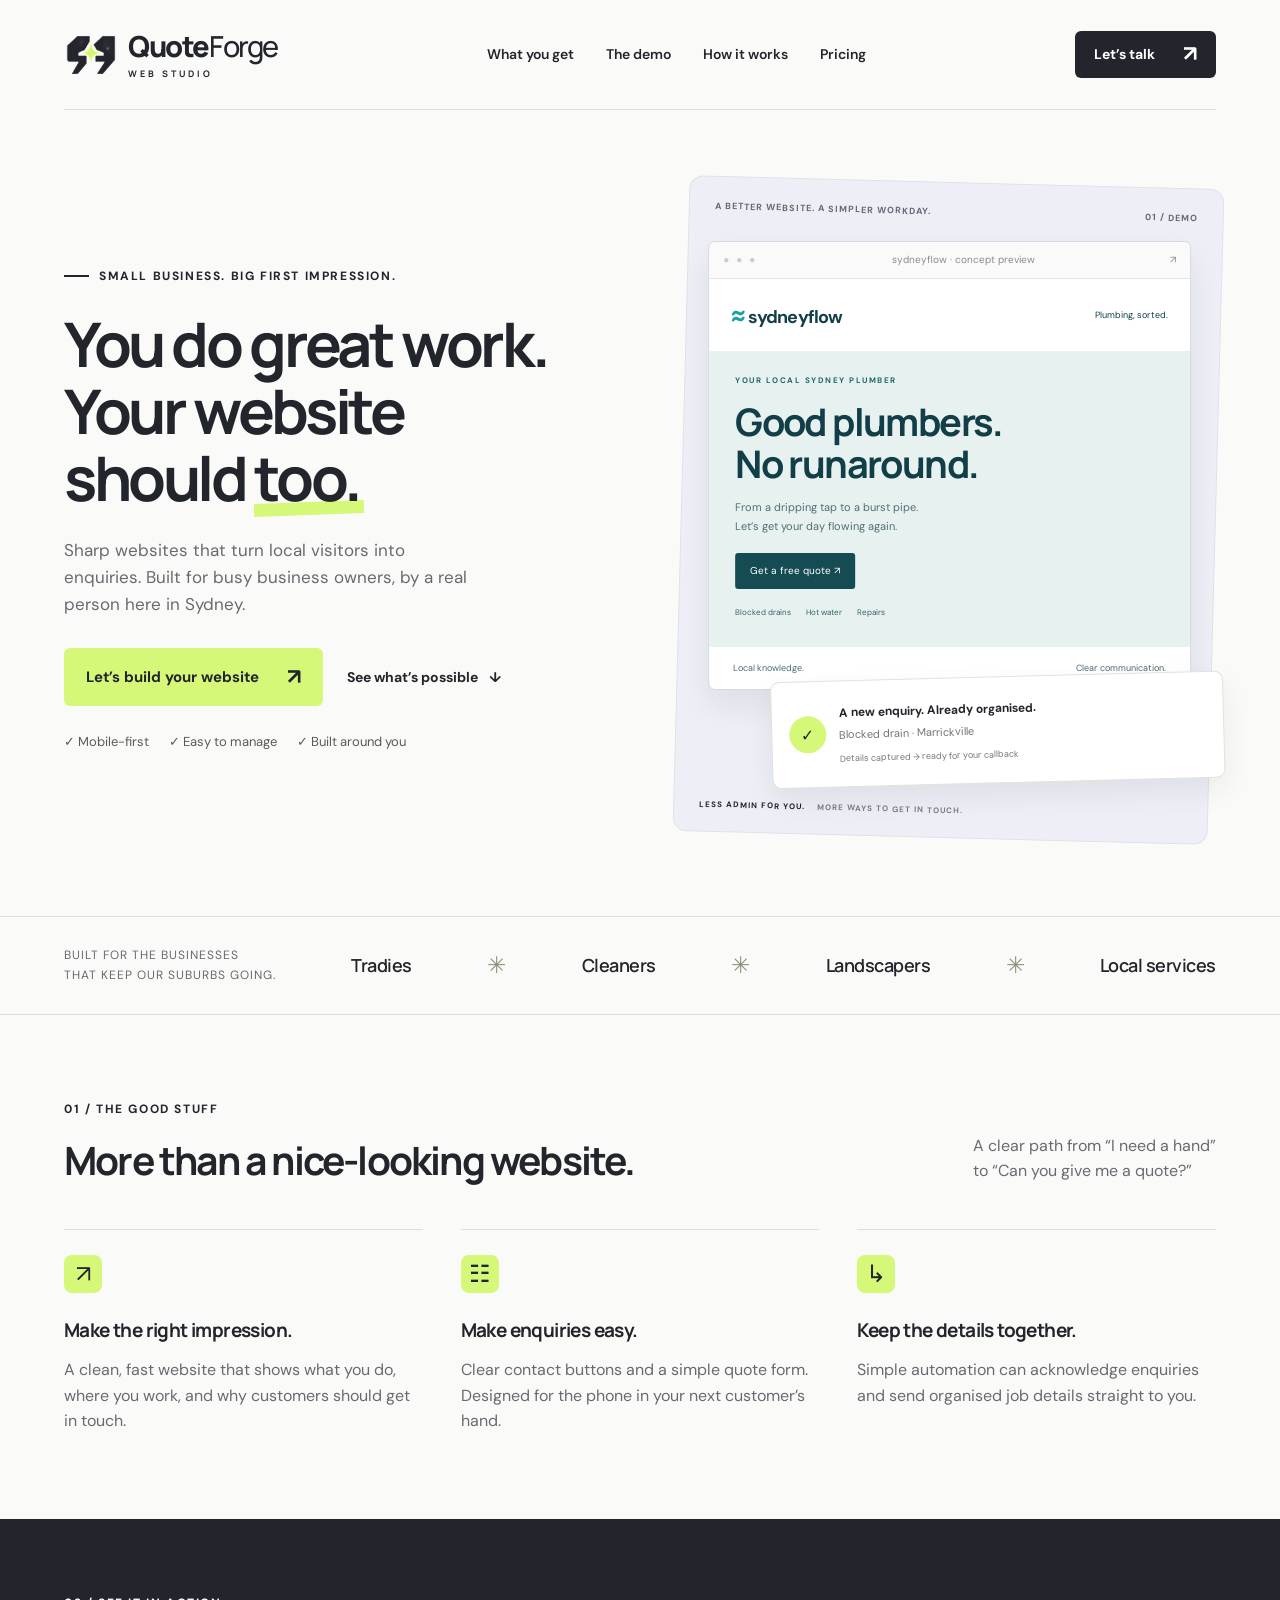
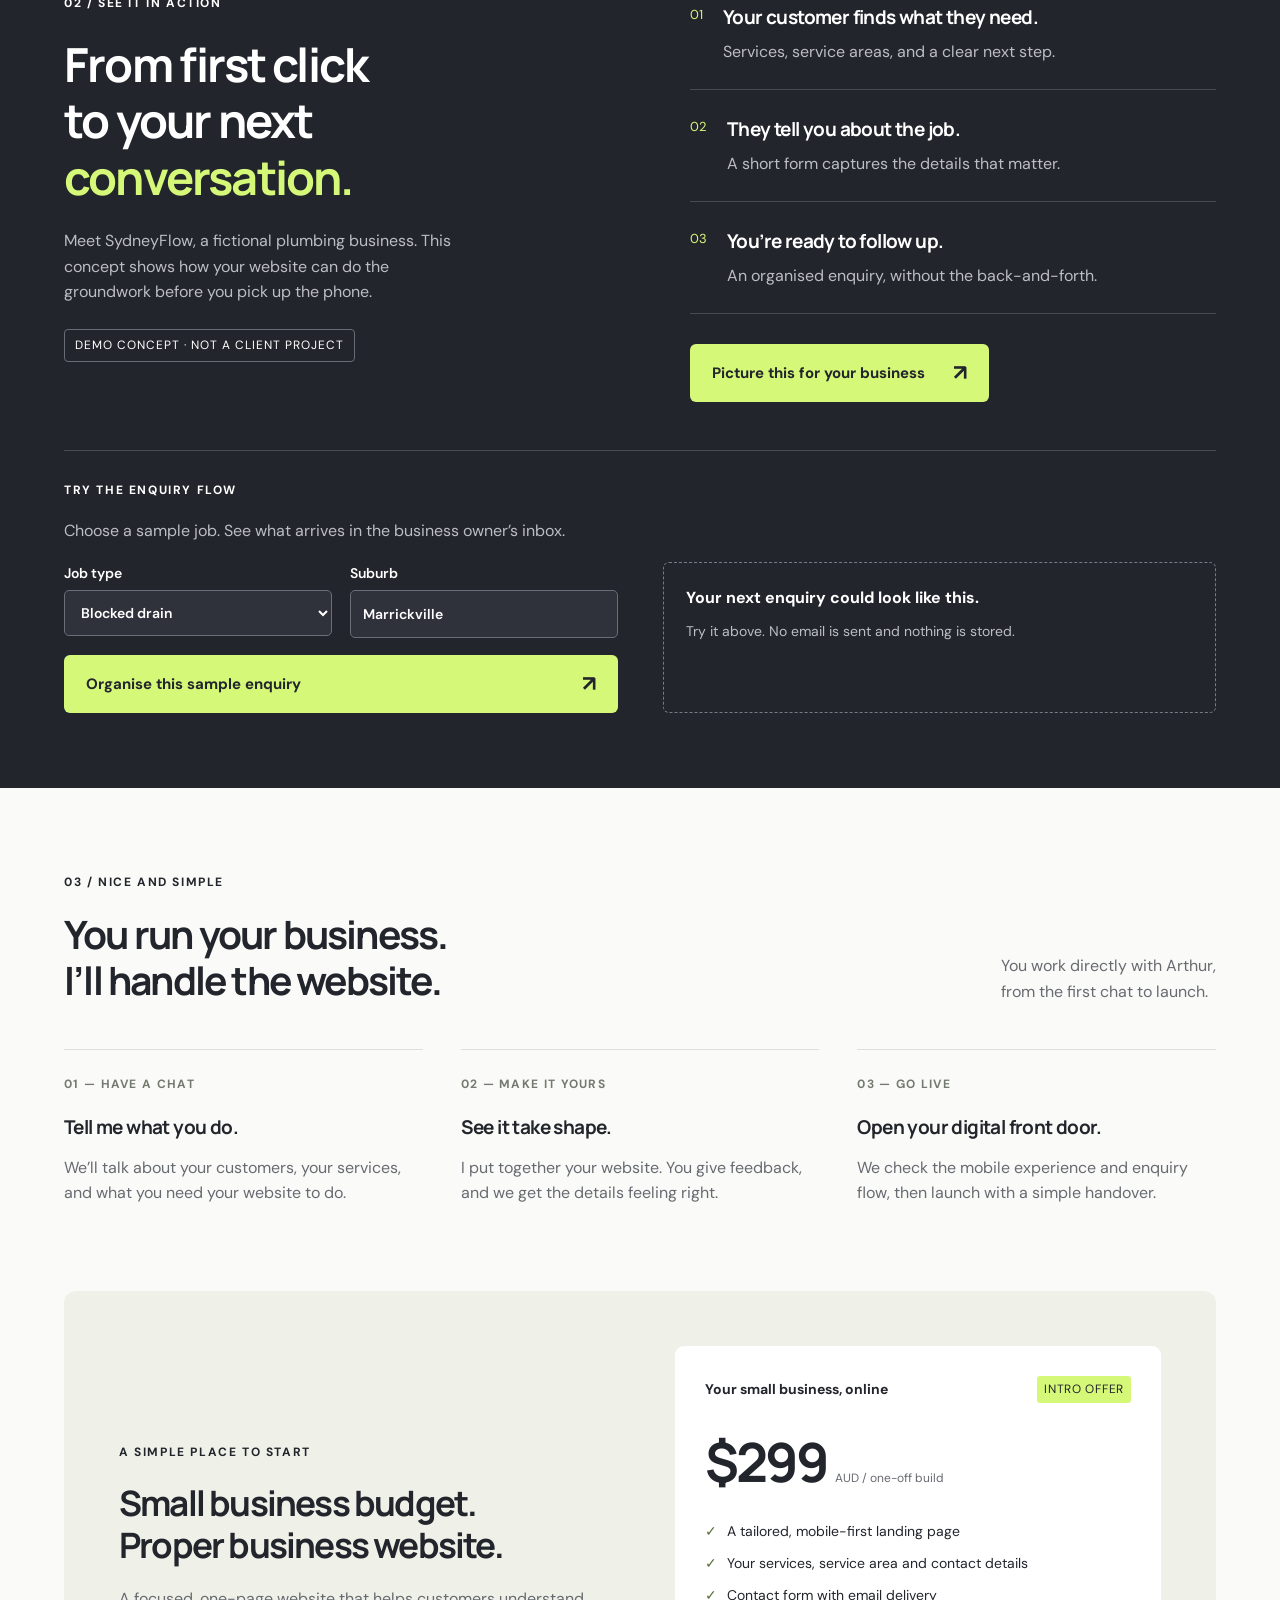
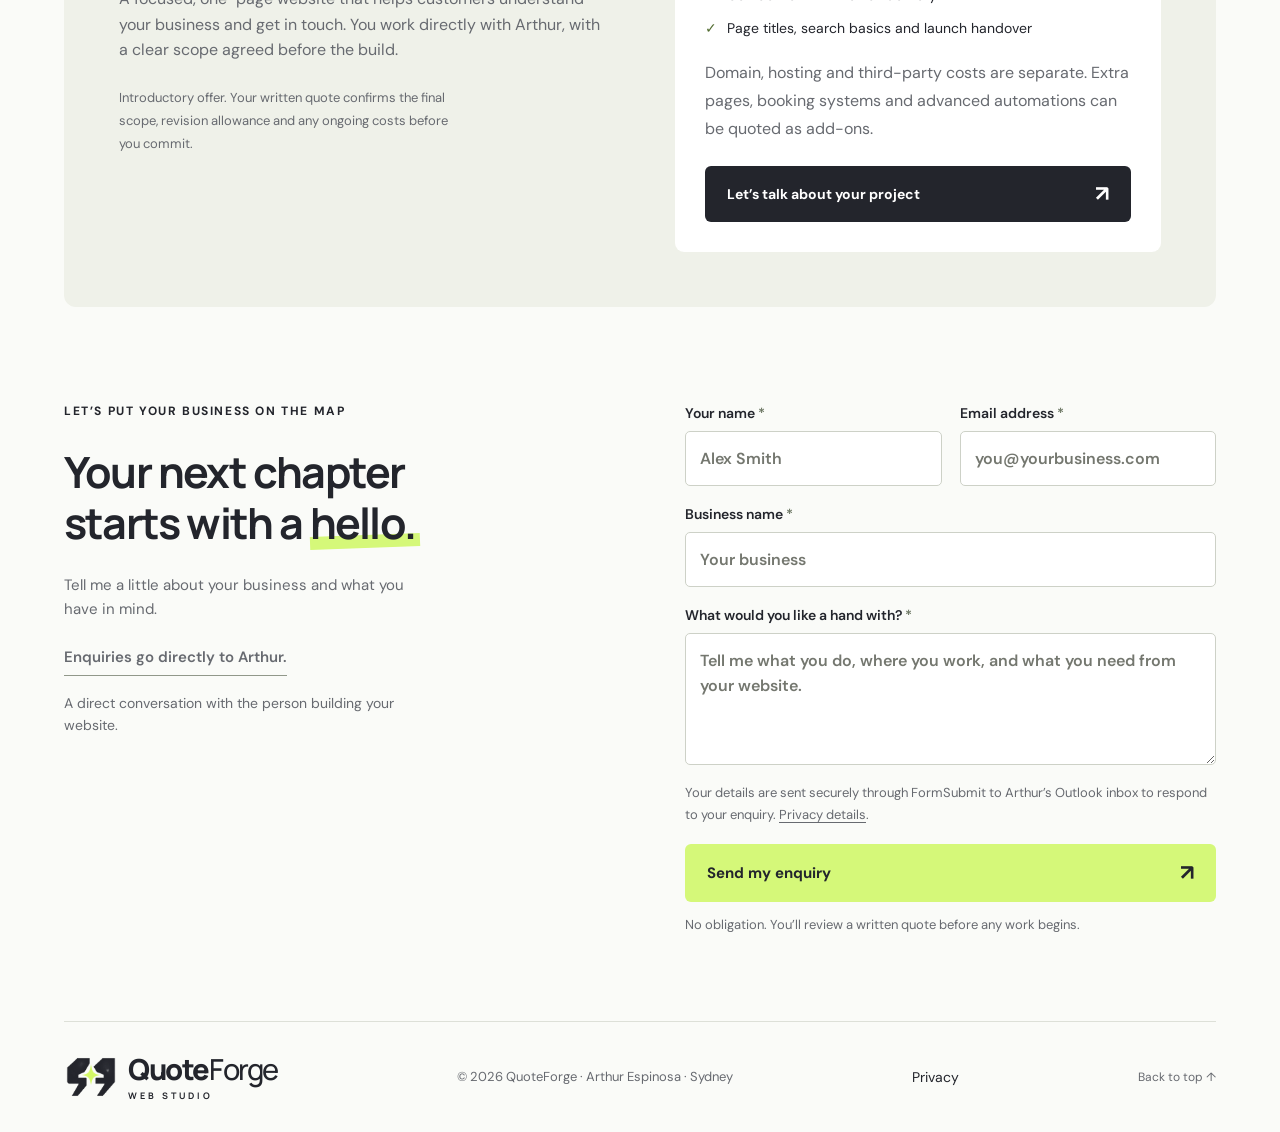
==== commit 27088dc2: "Rebrand as QuoteForge with custom quotation logo" ====
--- a/index.html
+++ b/index.html
@@ -1,6 +1,6 @@
 <!doctype html>
-<html lang="en-AU"><head><meta charset="UTF-8"><meta name="viewport" content="width=device-width, initial-scale=1"><title>Cornerkite Studio — Good business deserves a great website.</title><link rel="canonical" href="https://arthurespinosajr.github.io/cornerkite-studio/"><meta name="theme-color" content="#23252c"><meta property="og:title" content="Cornerkite Studio — Websites for small businesses"><meta property="og:description" content="Professional websites for Sydney tradies and local businesses. Work directly with Arthur. Introductory website builds from AUD $299."><meta property="og:type" content="website"><meta property="og:url" content="https://arthurespinosajr.github.io/cornerkite-studio/"><meta name="description" content="Websites and simple enquiry systems for Sydney tradies and small local businesses. A freelance studio by Arthur."><link rel="icon" type="image/svg+xml" href="data:image/svg+xml,%3Csvg%20xmlns%3D%22http%3A%2F%2Fwww.w3.org%2F2000%2Fsvg%22%20viewBox%3D%220%200%2048%2048%22%3E%3Crect%20width%3D%2248%22%20height%3D%2248%22%20rx%3D%2212%22%20fill%3D%22%2323252c%22%2F%3E%3Cpath%20d%3D%22M15%2017%2034%208%2029%2029%2023%2020Z%22%20fill%3D%22%23d5f879%22%2F%3E%3Cpath%20d%3D%22M15%2017%2021%2029%2023%2020Z%22%20fill%3D%22%23fafbf8%22%2F%3E%3Cpath%20d%3D%22M22%2029C23%2036%2012%2029%2013%2039%22%20fill%3D%22none%22%20stroke%3D%22%23d5f879%22%20stroke-width%3D%223%22%20stroke-linecap%3D%22round%22%2F%3E%3C%2Fsvg%3E"><link rel="stylesheet" href="style.css"></head>
-<body><a href="#main" class="skip-link">Skip to content</a><header class="nav wrap"><a href="#" class="logo" aria-label="Cornerkite Studio home"><span class="mark" aria-hidden="true"><img src="cornerkite-mark.png" width="54" height="54" alt="" fetchpriority="high"></span><span class="brand-word"><b>corner<i>kite</i><span class="wordmark-dot" aria-hidden="true">.</span></b><span>WEB STUDIO</span></span></a><button class="menu-toggle" type="button" aria-label="Open navigation" aria-expanded="false" aria-controls="main-nav">Menu <span aria-hidden="true">☰</span></button><nav id="main-nav" aria-label="Main navigation"><a href="#offer">What you get</a><a href="#work">The demo</a><a href="#process">How it works</a><a href="#pricing">Pricing</a></nav><a class="button small dark" href="#contact">Let’s talk <span>↗</span></a></header>
+<html lang="en-AU"><head><meta charset="UTF-8"><meta name="viewport" content="width=device-width, initial-scale=1"><title>QuoteForge — Good business deserves a great website.</title><link rel="canonical" href="https://arthurespinosajr.github.io/quoteforge/"><meta name="theme-color" content="#23252c"><meta property="og:title" content="QuoteForge — Websites for small businesses"><meta property="og:description" content="Professional websites for Sydney tradies and local businesses. Work directly with Arthur. Introductory website builds from AUD $299."><meta property="og:type" content="website"><meta property="og:url" content="https://arthurespinosajr.github.io/quoteforge/"><meta name="description" content="Websites and simple enquiry systems for Sydney tradies and small local businesses. A freelance studio by Arthur."><link rel="icon" type="image/png" href="quoteforge-mark.png"><link rel="stylesheet" href="style.css"></head>
+<body><a href="#main" class="skip-link">Skip to content</a><header class="nav wrap"><a href="#" class="logo" aria-label="QuoteForge home"><span class="mark" aria-hidden="true"><img src="quoteforge-mark.png" width="54" height="54" alt="" fetchpriority="high"></span><span class="brand-word"><b>Quote<i>Forge</i></b><span>WEB STUDIO</span></span></a><button class="menu-toggle" type="button" aria-label="Open navigation" aria-expanded="false" aria-controls="main-nav">Menu <span aria-hidden="true">☰</span></button><nav id="main-nav" aria-label="Main navigation"><a href="#offer">What you get</a><a href="#work">The demo</a><a href="#process">How it works</a><a href="#pricing">Pricing</a></nav><a class="button small dark" href="#contact">Let’s talk <span>↗</span></a></header>
 <main id="main"><section class="hero wrap"><div class="hero-copy"><div class="eyebrow"><span class="line"></span> SMALL BUSINESS. BIG FIRST IMPRESSION.</div><h1>You do great work.<br>Your website<br>should <em>too.</em></h1><p>Sharp websites that turn local visitors into enquiries. Built for busy business owners, by a real person here in Sydney.</p><div class="hero-actions"><a href="#contact" class="button lime">Let’s build your website <span>↗</span></a><a href="#work" class="text-link">See what’s possible <span>↓</span></a></div><div class="hero-note"><span>✓ Mobile-first</span><span>✓ Easy to manage</span><span>✓ Built around you</span></div></div>
 <div class="showcase" aria-label="Illustrative website and enquiry system"><div class="showcase-label"><span>A BETTER WEBSITE. A SIMPLER WORKDAY.</span><span>01 / DEMO</span></div><div class="browser"><div class="browser-bar"><span class="lights">● ● ●</span><span>sydneyflow · concept preview</span><span>↗</span></div><div class="demo-nav"><b><span class="water">≈</span> sydneyflow</b><span>Plumbing, sorted.</span></div><div class="demo-content"><div class="demo-tag">YOUR LOCAL SYDNEY PLUMBER</div><h2>Good plumbers.<br>No runaround.</h2><p>From a dripping tap to a burst pipe.<br>Let’s get your day flowing again.</p><a href="#work" class="demo-button">Get a free quote ↗</a><div class="demo-services"><span>Blocked drains</span><span>Hot water</span><span>Repairs</span></div></div><div class="demo-bottom"><span>Local knowledge.</span><span>Clear communication.</span></div></div><div class="lead-card"><div class="check-icon">✓</div><div><b>A new enquiry. Already organised.</b><p>Blocked drain · Marrickville</p><span>Details captured → ready for your callback</span></div></div><div class="showcase-footer">LESS ADMIN FOR YOU. <span>MORE WAYS TO GET IN TOUCH.</span></div></div></section>
 <div class="audience"><div class="wrap"><span>BUILT FOR THE BUSINESSES<br>THAT KEEP OUR SUBURBS GOING.</span><div>Tradies</div><i>✳</i><div>Cleaners</div><i>✳</i><div>Landscapers</div><i>✳</i><div>Local services</div></div></div>
@@ -9,12 +9,12 @@
 <section id="process" class="section wrap"><div class="section-top"><div><div class="eyebrow">03 / NICE AND SIMPLE</div><h2>You run your business.<br>I’ll handle the website.</h2></div><p>You work directly with Arthur,<br>from the first chat to launch.</p></div><div class="process"><article><span>01 — HAVE A CHAT</span><h3>Tell me what you do.</h3><p>We’ll talk about your customers, your services, and what you need your website to do.</p></article><article><span>02 — MAKE IT YOURS</span><h3>See it take shape.</h3><p>I put together your website. You give feedback, and we get the details feeling right.</p></article><article><span>03 — GO LIVE</span><h3>Open your digital front door.</h3><p>We check the mobile experience and enquiry flow, then launch with a simple handover.</p></article></div></section>
 <section class="wrap pricing" id="pricing"><div><div class="eyebrow">A SIMPLE PLACE TO START</div><h2>Small business budget.<br>Proper business website.</h2><p>A focused, one-page website that helps customers understand your business and get in touch. You work directly with Arthur, with a clear scope agreed before the build.</p><p class="price-note">Introductory offer. Your written quote confirms the final scope, revision allowance and any ongoing costs before you commit.</p></div><div class="price-card"><div class="price-top"><b>Your small business, online</b><span>INTRO OFFER</span></div><div class="price">$299 <span>AUD / one-off build</span></div><ul><li>A tailored, mobile-first landing page</li><li>Your services, service area and contact details</li><li>Contact form with email delivery</li><li>Page titles, search basics and launch handover</li></ul><p>Domain, hosting and third-party costs are separate. Extra pages, booking systems and advanced automations can be quoted as add-ons.</p><a href="#contact" class="button dark">Let’s talk about your project <span>↗</span></a></div></section>
 <section id="contact" class="section wrap contact"><div><div class="eyebrow">LET’S PUT YOUR BUSINESS ON THE MAP</div><h2>Your next chapter<br>starts with a <em>hello.</em></h2><p>Tell me a little about your business and what you have in mind.</p><p class="contact-email">Enquiries go directly to Arthur.</p><p class="contact-small">A direct conversation with the person building your website.</p></div><form id="enquiry" action="https://formsubmit.co/bc0cf21b7b06923413ce9dccccace8c5" method="POST">
-<input type="hidden" name="_subject" value="New Cornerkite Studio website enquiry"><input type="hidden" name="_template" value="table"><input type="hidden" name="_captcha" value="true"><input type="hidden" name="_url" value="https://arthurespinosajr.github.io/cornerkite-studio/"><input type="hidden" name="_next" value="https://arthurespinosajr.github.io/cornerkite-studio/thank-you.html"><input type="hidden" name="_autoresponse" value="Thanks for getting in touch with Cornerkite Studio. Arthur has received your website enquiry and will reply to discuss your project. This is an automatic acknowledgement."><div class="honeypot" aria-hidden="true"><label>Leave this field empty<input type="text" name="_honey" tabindex="-1" autocomplete="off"></label></div>
+<input type="hidden" name="_subject" value="New QuoteForge website enquiry"><input type="hidden" name="_template" value="table"><input type="hidden" name="_captcha" value="true"><input type="hidden" name="_url" value="https://arthurespinosajr.github.io/quoteforge/"><input type="hidden" name="_next" value="https://arthurespinosajr.github.io/quoteforge/thank-you.html"><input type="hidden" name="_autoresponse" value="Thanks for getting in touch with QuoteForge. Arthur has received your website enquiry and will reply to discuss your project. This is an automatic acknowledgement."><div class="honeypot" aria-hidden="true"><label>Leave this field empty<input type="text" name="_honey" tabindex="-1" autocomplete="off"></label></div>
 <div class="form-row"><label>Your name <span class="required">*</span><input required name="name" autocomplete="name" maxlength="100" placeholder="Alex Smith"></label><label>Email address <span class="required">*</span><input required type="email" name="email" autocomplete="email" maxlength="254" placeholder="you@yourbusiness.com"></label></div>
 <label>Business name <span class="required">*</span><input required name="business" autocomplete="organization" maxlength="160" placeholder="Your business"></label>
 <label>What would you like a hand with? <span class="required">*</span><textarea required name="message" rows="4" minlength="10" maxlength="4000" placeholder="Tell me what you do, where you work, and what you need from your website."></textarea></label>
 <p class="form-privacy">Your details are sent securely through FormSubmit to Arthur’s Outlook inbox to respond to your enquiry. <a href="./privacy.html">Privacy details</a>.</p><button type="submit" class="button lime">Send my enquiry <span aria-hidden="true">↗</span></button><p id="form-status">No obligation. You’ll review a written quote before any work begins.</p><noscript><p>This form works without JavaScript.</p></noscript></form></section></main>
-<footer class="wrap"><a href="#" class="logo" aria-label="Cornerkite Studio home"><span class="mark" aria-hidden="true"><img src="cornerkite-mark.png" width="54" height="54" alt="" loading="lazy"></span><span class="brand-word"><b>corner<i>kite</i><span class="wordmark-dot" aria-hidden="true">.</span></b><span>WEB STUDIO</span></span></a><span>© 2026 Cornerkite Studio · Arthur Espinosa · Sydney</span><a href="./privacy.html">Privacy</a><a href="#">Back to top ↑</a></footer><script src="script.js"></script></body></html>
+<footer class="wrap"><a href="#" class="logo" aria-label="QuoteForge home"><span class="mark" aria-hidden="true"><img src="quoteforge-mark.png" width="54" height="54" alt="" loading="lazy"></span><span class="brand-word"><b>Quote<i>Forge</i></b><span>WEB STUDIO</span></span></a><span>© 2026 QuoteForge · Arthur Espinosa · Sydney</span><a href="./privacy.html">Privacy</a><a href="#">Back to top ↑</a></footer><script src="script.js"></script></body></html>
 
 
 
--- a/style.css
+++ b/style.css
@@ -9,5 +9,5 @@
 
 .nav .brand-word{font-size:25px;letter-spacing:-1px}.brand-word>span{letter-spacing:3px}@media(max-width:760px){.nav .brand-word{font-size:23px}.nav .logo{gap:8px}.logo .mark{width:34px;height:34px;font-size:21px}}
 
-/* Cornerkite: custom kite emblem and expressive wordmark. */
-.logo .mark{width:54px;height:54px;flex:0 0 54px;background:none;border-radius:0}.mark img{display:block;width:100%;height:100%;object-fit:contain}.nav .logo,footer .logo{gap:10px}.nav .brand-word,footer .brand-word{font-size:29px;letter-spacing:-1.4px}.brand-word>b{font-weight:800;white-space:nowrap;line-height:1.05}.brand-word>b>i{font-style:normal;font-weight:500}.brand-word .wordmark-dot{color:#6c842e}.brand-word>span{font-size:9px;font-weight:700;letter-spacing:3px;margin-top:7px}.logo:hover .mark{transform:translateY(-2px) rotate(4deg)}.logo .mark{transition:transform .2s ease}@media(max-width:760px){.logo .mark{width:46px;height:46px;flex-basis:46px}.nav .brand-word,footer .brand-word{font-size:26px}.nav .logo{gap:7px}.brand-word>span{font-size:8px;letter-spacing:2.6px}}@media(prefers-reduced-motion:reduce){.logo .mark{transition:none}.logo:hover .mark{transform:none}}
+/* QuoteForge: quotation emblem and two-weight wordmark. */
+.logo .mark{width:54px;height:54px;flex:0 0 54px;background:none;border-radius:0}.mark img{display:block;width:100%;height:100%;object-fit:contain}.nav .logo,footer .logo{gap:10px}.nav .brand-word,footer .brand-word{font-size:29px;letter-spacing:-1.4px}.brand-word>b{font-weight:800;white-space:nowrap;line-height:1.05}.brand-word>b>i{font-style:normal;font-weight:500}.brand-word .wordmark-dot{color:#6c842e}.brand-word>span{font-size:9px;font-weight:700;letter-spacing:3px;margin-top:7px}.logo:hover .mark{transform:translateX(2px)}.logo .mark{transition:transform .2s ease}@media(max-width:760px){.logo .mark{width:46px;height:46px;flex-basis:46px}.nav .brand-word,footer .brand-word{font-size:26px}.nav .logo{gap:7px}.brand-word>span{font-size:8px;letter-spacing:2.6px}}@media(prefers-reduced-motion:reduce){.logo .mark{transition:none}.logo:hover .mark{transform:none}}
